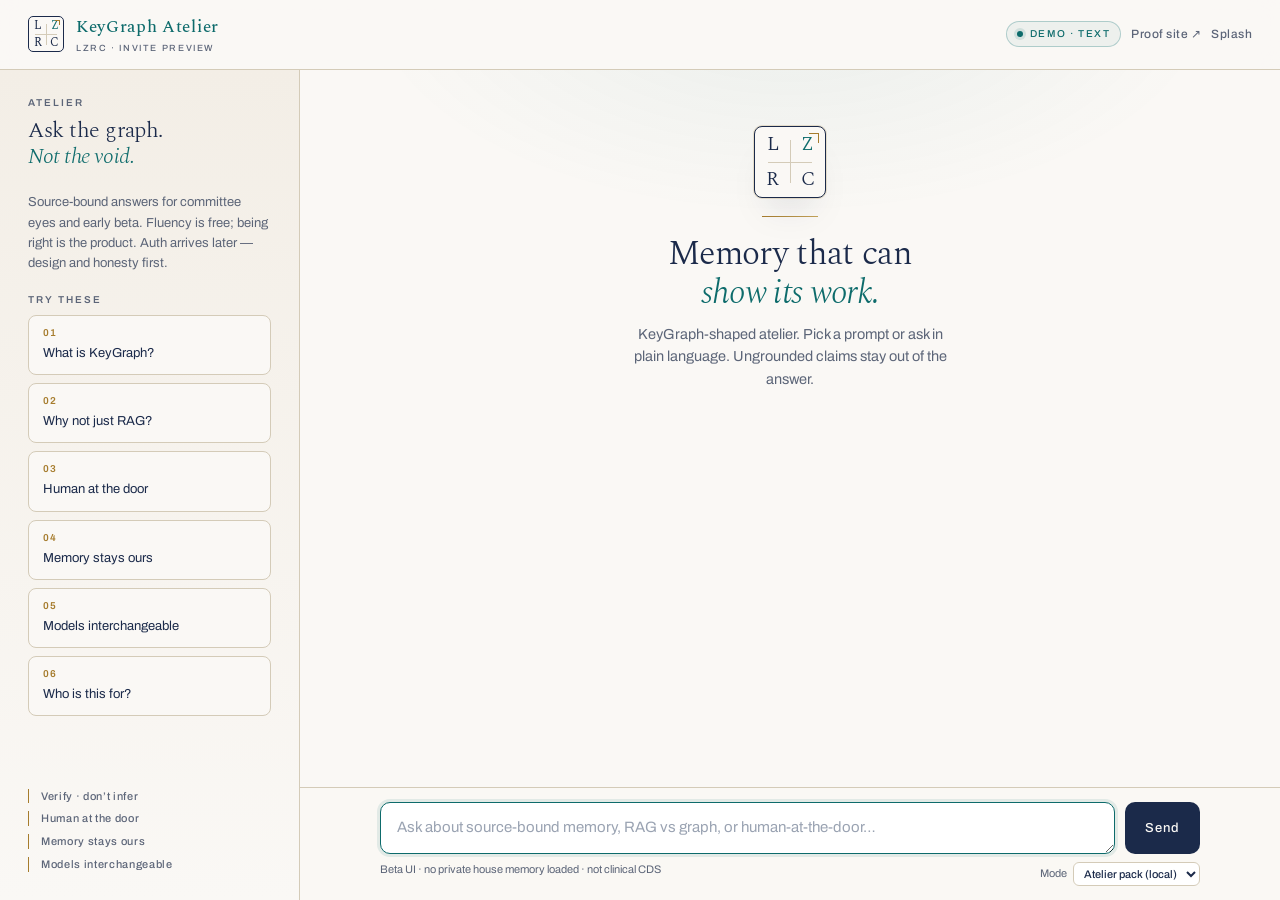
==== atelier/index.html @ 5591ce5e "feat(atelier): KeyGraph text atelier UI + splash door" ====
<!DOCTYPE html>
<html lang="en-AU">
<head>
<meta charset="UTF-8">
<meta name="viewport" content="width=device-width, initial-scale=1">
<title>KeyGraph Atelier · LZRC</title>
<meta name="description" content="Invite atelier — source-bound memory demo for KeyGraph. Verify don't infer. Memory stays ours.">
<meta name="robots" content="noindex,nofollow">
<meta property="og:title" content="KeyGraph Atelier · LZRC">
<meta property="og:description" content="Text atelier for source-bound memory. Committee & beta — not public multi-tenant chat.">
<meta property="og:url" content="https://kienluu78.github.io/lzrc/atelier/">
<link rel="icon" href="../monogram.svg" type="image/svg+xml">
<link rel="preconnect" href="https://fonts.googleapis.com">
<link rel="preconnect" href="https://fonts.gstatic.com" crossorigin>
<link href="https://fonts.googleapis.com/css2?family=Archivo:ital,wght@0,400;0,500;0,600;1,400&family=Spectral:ital,wght@0,300;0,400;0,500;1,300;1,400&display=swap" rel="stylesheet">
<style>
  :root {
    --cream:#FAF8F5; --panel:#F3EEE6; --navy:#1B2A4A; --teal:#0D6B6B;
    --gold:#A67C2D; --gold-lite:#C4A35A; --muted:#5C6578; --rule:#D4CBB8;
    --user-bg:#1B2A4A; --bot-bg:#fff; --shadow:0 18px 50px -28px rgba(27,42,74,.35);
    --pad: clamp(16px, 3vw, 28px);
    --rail: 300px;
  }
  *,*::before,*::after { box-sizing:border-box; }
  html,body { height:100%; margin:0; }
  body {
    background:var(--cream); color:var(--navy);
    font-family:Archivo,system-ui,-apple-system,sans-serif;
    -webkit-font-smoothing:antialiased; text-rendering:optimizeLegibility;
    display:flex; flex-direction:column; min-height:100%;
  }
  body::before {
    content:""; position:fixed; inset:0; pointer-events:none; z-index:0; opacity:.03;
    mix-blend-mode:multiply;
    background-image:url("data:image/svg+xml,%3Csvg viewBox='0 0 256 256' xmlns='http://www.w3.org/2000/svg'%3E%3Cfilter id='n'%3E%3CfeTurbulence type='fractalNoise' baseFrequency='0.9' numOctaves='4' stitchTiles='stitch'/%3E%3C/filter%3E%3Crect width='100%25' height='100%25' filter='url(%23n)'/%3E%3C/svg%3E");
  }
  a { color:var(--teal); text-decoration:none; }
  a:hover { text-decoration:underline; text-underline-offset:3px; }
  ::selection { background:rgba(13,107,107,.16); }
  :focus-visible { outline:1.5px solid var(--teal); outline-offset:2px; }

  /* mono */
  .mono {
    position:relative; width:36px; height:36px; flex:0 0 auto;
    border:1px solid var(--navy); border-radius:5px; background:var(--cream);
    display:grid; grid-template-columns:1fr 1fr; grid-template-rows:1fr 1fr;
  }
  .mono span {
    display:flex; align-items:center; justify-content:center;
    font-family:Spectral,Georgia,serif; font-weight:400; font-size:12px; line-height:1; color:var(--navy);
  }
  .mono .z { color:var(--teal); }
  .mono i.v { position:absolute; left:50%; top:19%; bottom:19%; width:1px; background:var(--rule); }
  .mono i.h { position:absolute; top:50%; left:19%; right:19%; height:1px; background:var(--rule); }
  .mono i.t { position:absolute; top:3px; right:3px; width:5px; height:5px; border-top:1px solid var(--gold); border-right:1px solid var(--gold); }

  /* top bar */
  .top {
    position:relative; z-index:5;
    display:flex; align-items:center; justify-content:space-between; gap:16px;
    padding:14px var(--pad);
    border-bottom:1px solid var(--rule);
    background:rgba(250,248,245,.9);
    backdrop-filter:blur(12px); -webkit-backdrop-filter:blur(12px);
  }
  .brand { display:flex; align-items:center; gap:12px; min-width:0; }
  .brand-text { min-width:0; }
  .brand-name { font-family:Spectral,Georgia,serif; font-weight:500; font-size:17px; letter-spacing:.04em; }
  .brand-sub { font:500 9px/1.3 Archivo,sans-serif; letter-spacing:.18em; text-transform:uppercase; color:var(--muted); margin-top:3px; }
  .top-meta { display:flex; align-items:center; gap:10px; flex-wrap:wrap; justify-content:flex-end; }
  .pill {
    display:inline-flex; align-items:center; gap:7px;
    font:500 10px/1 Archivo,sans-serif; letter-spacing:.16em; text-transform:uppercase;
    color:var(--teal); padding:7px 10px; border:1px solid rgba(13,107,107,.28); border-radius:999px;
    background:rgba(13,107,107,.05);
  }
  .pill i { width:6px; height:6px; border-radius:50%; background:var(--teal); box-shadow:0 0 0 3px rgba(13,107,107,.12); }
  .top a.linkish {
    font:500 12px/1 Archivo,sans-serif; letter-spacing:.04em; color:var(--muted);
  }
  .top a.linkish:hover { color:var(--teal); }

  /* shell */
  .shell {
    position:relative; z-index:1;
    flex:1; display:grid; grid-template-columns:var(--rail) 1fr; min-height:0;
  }
  @media (max-width:900px) {
    .shell { grid-template-columns:1fr; }
    .rail { display:none; }
    .rail.open-mobile {
      display:flex; position:fixed; inset:0; z-index:40;
      background:var(--cream); padding-top:72px;
    }
  }

  /* rail */
  .rail {
    border-right:1px solid var(--rule);
    background:linear-gradient(180deg, var(--panel) 0%, var(--cream) 100%);
    padding:var(--pad);
    display:flex; flex-direction:column; gap:22px;
    overflow:auto;
  }
  .rail h2 {
    font:600 10px/1 Archivo,sans-serif; letter-spacing:.2em; text-transform:uppercase;
    color:var(--muted); margin:0 0 10px;
  }
  .rail-lead {
    font-family:Spectral,Georgia,serif; font-weight:300; font-size:22px; line-height:1.2;
    letter-spacing:-.02em; margin:0;
  }
  .rail-lead em { font-style:italic; color:var(--teal); }
  .rail p.small {
    font:400 13px/1.55 Archivo,sans-serif; color:var(--muted); margin:0;
  }
  .chips { display:flex; flex-direction:column; gap:8px; }
  .chip {
    text-align:left; width:100%;
    border:1px solid var(--rule); background:var(--cream); color:var(--navy);
    border-radius:8px; padding:12px 14px; cursor:pointer;
    font:400 13px/1.4 Archivo,sans-serif;
    transition:border-color .2s, transform .2s, box-shadow .2s;
  }
  .chip:hover {
    border-color:var(--gold-lite); transform:translateY(-1px);
    box-shadow:var(--shadow);
  }
  .chip b {
    display:block; font:600 10px/1 Archivo,sans-serif; letter-spacing:.14em;
    text-transform:uppercase; color:var(--gold); margin-bottom:6px;
  }
  .principles { display:flex; flex-direction:column; gap:8px; margin-top:auto; }
  .principles span {
    font:500 11px/1.35 Archivo,sans-serif; letter-spacing:.06em; color:var(--muted);
    padding-left:12px; border-left:1px solid var(--gold);
  }

  /* stage */
  .stage {
    display:flex; flex-direction:column; min-height:0; min-width:0;
    background:
      radial-gradient(ellipse 80% 50% at 50% -10%, rgba(13,107,107,.07), transparent 55%),
      var(--cream);
  }
  .thread {
    flex:1; overflow:auto; padding:28px var(--pad) 12px;
    display:flex; flex-direction:column; gap:18px;
    scroll-behavior:smooth;
  }
  .msg {
    max-width:min(720px, 100%);
    animation:rise .45s cubic-bezier(.22,1,.36,1) both;
  }
  .msg.user { align-self:flex-end; }
  .msg.bot { align-self:flex-start; }
  @keyframes rise {
    from { opacity:0; transform:translateY(10px); }
    to { opacity:1; transform:none; }
  }
  .bubble {
    border-radius:12px; padding:14px 16px;
    font:400 15px/1.55 Archivo,sans-serif;
  }
  .msg.user .bubble {
    background:var(--navy); color:var(--cream);
    border-bottom-right-radius:4px;
  }
  .msg.bot .bubble {
    background:#fff; color:var(--navy);
    border:1px solid var(--rule);
    border-bottom-left-radius:4px;
    box-shadow:0 10px 30px -22px rgba(27,42,74,.35);
  }
  .msg.bot .bubble p { margin:0 0 10px; }
  .msg.bot .bubble p:last-child { margin-bottom:0; }
  .msg.bot .bubble strong { font-weight:600; }
  .who {
    font:500 10px/1 Archivo,sans-serif; letter-spacing:.14em; text-transform:uppercase;
    color:var(--muted); margin:0 0 6px 2px;
  }
  .msg.user .who { text-align:right; margin-right:2px; }

  /* provenance */
  .sources {
    margin-top:12px; padding-top:12px; border-top:1px solid var(--rule);
    display:flex; flex-wrap:wrap; gap:6px; align-items:center;
  }
  .sources-label {
    font:600 9px/1 Archivo,sans-serif; letter-spacing:.16em; text-transform:uppercase;
    color:var(--gold); width:100%; margin-bottom:2px;
  }
  .src {
    display:inline-flex; align-items:center; gap:6px;
    font:500 11px/1 Archivo,sans-serif; letter-spacing:.02em;
    color:var(--teal); background:rgba(13,107,107,.06);
    border:1px solid rgba(13,107,107,.18); border-radius:999px;
    padding:6px 10px;
  }
  .src i { width:5px; height:5px; border-radius:50%; background:var(--teal); opacity:.8; }
  .ungrounded {
    margin-top:10px; font:500 12px/1.4 Archivo,sans-serif; color:var(--muted);
    font-style:italic;
  }

  /* composer */
  .composer-wrap {
    border-top:1px solid var(--rule);
    background:rgba(250,248,245,.94);
    padding:14px var(--pad) calc(14px + env(safe-area-inset-bottom));
  }
  .composer {
    max-width:820px; margin:0 auto;
    display:grid; grid-template-columns:1fr auto; gap:10px; align-items:end;
  }
  .composer textarea {
    width:100%; min-height:52px; max-height:140px; resize:vertical;
    border:1px solid var(--rule); border-radius:10px;
    background:#fff; color:var(--navy);
    font:400 15px/1.45 Archivo,sans-serif;
    padding:14px 16px;
    outline:none;
    transition:border-color .2s, box-shadow .2s;
  }
  .composer textarea:focus {
    border-color:var(--teal);
    box-shadow:0 0 0 3px rgba(13,107,107,.1);
  }
  .composer textarea::placeholder { color:#9aa3b2; }
  .send {
    appearance:none; border:0; cursor:pointer;
    background:var(--navy); color:var(--cream);
    font:500 13px/1 Archivo,sans-serif; letter-spacing:.08em;
    padding:16px 20px; border-radius:10px; min-height:52px;
    transition:background .2s, transform .15s;
  }
  .send:hover { background:var(--teal); }
  .send:active { transform:translateY(1px); }
  .send:disabled { opacity:.45; cursor:not-allowed; transform:none; }
  .hint-row {
    max-width:820px; margin:8px auto 0;
    display:flex; justify-content:space-between; gap:12px; flex-wrap:wrap;
    font:400 11px/1.4 Archivo,sans-serif; color:var(--muted);
  }
  .mode {
    display:inline-flex; align-items:center; gap:6px;
  }
  .mode select {
    border:1px solid var(--rule); background:#fff; border-radius:6px;
    font:500 11px/1 Archivo,sans-serif; color:var(--navy); padding:4px 6px;
  }

  /* welcome card */
  .welcome {
    max-width:min(640px, 100%);
    align-self:center; text-align:center;
    padding:28px 20px 8px;
  }
  .welcome .mono-lg {
    width:72px; height:72px; margin:0 auto 18px; border-radius:8px;
    box-shadow:0 0 0 1px rgba(166,124,45,.2), 0 24px 40px -24px rgba(27,42,74,.35);
  }
  .welcome .mono-lg span { font-size:20px; font-weight:300; }
  .welcome .mono-lg i.t { top:6px; right:6px; width:10px; height:10px; border-width:1.5px; }
  .welcome h1 {
    font-family:Spectral,Georgia,serif; font-weight:300; font-size:clamp(26px,4vw,34px);
    line-height:1.15; letter-spacing:-.02em; margin:0 0 10px;
  }
  .welcome h1 em { font-style:italic; color:var(--teal); }
  .welcome p {
    font:400 14.5px/1.55 Archivo,sans-serif; color:var(--muted); margin:0 auto 18px; max-width:42ch;
  }
  .welcome .rule {
    width:56px; height:1px; margin:0 auto 18px;
    background:linear-gradient(90deg,var(--gold),var(--gold-lite)); border:0;
  }

  .typing {
    display:inline-flex; gap:5px; padding:4px 2px;
  }
  .typing span {
    width:6px; height:6px; border-radius:50%; background:var(--muted); opacity:.45;
    animation:blink 1.2s ease-in-out infinite;
  }
  .typing span:nth-child(2) { animation-delay:.15s; }
  .typing span:nth-child(3) { animation-delay:.3s; }
  @keyframes blink {
    0%,100% { opacity:.3; transform:translateY(0); }
    50% { opacity:.9; transform:translateY(-2px); }
  }

  .mobile-prompts {
    display:none; gap:8px; flex-wrap:wrap; padding:0 var(--pad) 8px;
  }
  @media (max-width:900px) {
    .mobile-prompts { display:flex; }
    .mobile-prompts button {
      border:1px solid var(--rule); background:#fff; border-radius:999px;
      font:500 11px/1 Archivo,sans-serif; color:var(--navy); padding:8px 12px; cursor:pointer;
    }
  }

  @media (prefers-reduced-motion:reduce) {
    .msg, .typing span { animation:none !important; }
  }
</style>
</head>
<body>
  <header class="top">
    <a class="brand" href="../" aria-label="Back to LZRC splash">
      <div class="mono" aria-hidden="true">
        <span>L</span><span class="z">Z</span><span>R</span><span>C</span>
        <i class="v"></i><i class="h"></i><i class="t"></i>
      </div>
      <div class="brand-text">
        <div class="brand-name">KeyGraph Atelier</div>
        <div class="brand-sub">LZRC · invite preview</div>
      </div>
    </a>
    <div class="top-meta">
      <span class="pill"><i></i> Demo · text</span>
      <a class="linkish" href="https://kienluu78.github.io/keygraph/" target="_blank" rel="noopener">Proof site ↗</a>
      <a class="linkish" href="../">Splash</a>
    </div>
  </header>

  <div class="shell">
    <aside class="rail" id="rail" aria-label="Suggested paths">
      <div>
        <h2>Atelier</h2>
        <p class="rail-lead">Ask the graph.<br><em>Not the void.</em></p>
      </div>
      <p class="small">Source-bound answers for committee eyes and early beta. Fluency is free; being right is the product. Auth arrives later — design and honesty first.</p>
      <div>
        <h2>Try these</h2>
        <div class="chips" id="chips"></div>
      </div>
      <div class="principles" aria-label="House principles">
        <span>Verify · don’t infer</span>
        <span>Human at the door</span>
        <span>Memory stays ours</span>
        <span>Models interchangeable</span>
      </div>
    </aside>

    <section class="stage" aria-label="Conversation">
      <div class="thread" id="thread" role="log" aria-live="polite" aria-relevant="additions">
        <div class="welcome" id="welcome">
          <div class="mono mono-lg" aria-hidden="true">
            <span>L</span><span class="z">Z</span><span>R</span><span>C</span>
            <i class="v"></i><i class="h"></i><i class="t"></i>
          </div>
          <hr class="rule">
          <h1>Memory that can<br><em>show its work.</em></h1>
          <p>KeyGraph-shaped atelier. Pick a prompt or ask in plain language. Ungrounded claims stay out of the answer.</p>
        </div>
      </div>

      <div class="mobile-prompts" id="mobilePrompts" aria-label="Quick prompts"></div>

      <div class="composer-wrap">
        <form class="composer" id="form">
          <label class="visually-hidden" for="input" style="position:absolute;width:1px;height:1px;overflow:hidden;clip:rect(0,0,0,0)">Message</label>
          <textarea id="input" rows="1" placeholder="Ask about source-bound memory, RAG vs graph, or human-at-the-door…" autocomplete="off"></textarea>
          <button class="send" type="submit" id="send">Send</button>
        </form>
        <div class="hint-row">
          <span>Beta UI · no private house memory loaded · not clinical CDS</span>
          <span class="mode">
            <label for="mode">Mode</label>
            <select id="mode" title="Demo mode">
              <option value="atelier" selected>Atelier pack (local)</option>
              <option value="live" disabled>Live API (soon)</option>
            </select>
          </span>
        </div>
      </div>
    </section>
  </div>

<script>
(function () {
  /** Local KeyGraph-shaped knowledge pack — no secrets, public-safe. */
  var PACK = [
    {
      id: "what",
      title: "What is KeyGraph?",
      patterns: [/what is keygraph/i, /keygraph\??$/i, /what does keygraph/i],
      answer: [
        "KeyGraph is a <strong>source-bound memory and continuity layer</strong> for AI systems that must stay honest under real operational load.",
        "It is not “another chatbot.” It is infrastructure so answers can point at <strong>records that exist</strong> — and refuse to invent when they don’t.",
        "Public proof site: the KeyGraph explanation hub (same house, different door)."
      ],
      sources: [
        { label: "KeyGraph proof site", ref: "kienluu78.github.io/keygraph" },
        { label: "LZRC principle · Memory stays ours", ref: "lzrc/principles" }
      ]
    },
    {
      id: "rag",
      title: "Why not just RAG?",
      patterns: [/why not just rag/i, /vs rag/i, /versus rag/i, /not just rag/i, /rag\??$/i],
      answer: [
        "RAG retrieves chunks. That is necessary and not sufficient when the job is <strong>continuity under load</strong>.",
        "KeyGraph-shaped work cares about <strong>provenance, identity of claims, and what must not be asserted</strong> without a source. Fluency can still lie fluently with a vector hit nearby.",
        "We keep retrieval where it helps — and refuse the slide from “similar text” to “this is true.”"
      ],
      sources: [
        { label: "Principle · Verify, don’t infer", ref: "lzrc/principles#01" },
        { label: "KeyGraph · why not just RAG", ref: "keygraph/why-not-rag" }
      ]
    },
    {
      id: "human",
      title: "Human at the door",
      patterns: [/human at the door/i, /human.in.the.loop/i, /approval/i, /gated/i],
      answer: [
        "High-severity actions wait for a <strong>logged human approval</strong>. Conversation can be wide; write access stays narrow.",
        "That is the same posture as Agent Desk rescue: when we leave, you should still own the desk — no mystery glue, no silent sends.",
        "In this atelier demo, nothing leaves your browser except what you choose to type here. Live backends will keep the same gate."
      ],
      sources: [
        { label: "Principle · Human at the door", ref: "lzrc/principles#02" },
        { label: "Agent Desk handoff posture", ref: "lzrc/work#desk" }
      ]
    },
    {
      id: "memory",
      title: "Memory stays ours",
      patterns: [/memory stays/i, /whose memory/i, /vendor chat/i, /institutional record/i],
      answer: [
        "Weights get replaced. The <strong>institutional record should not live only inside a vendor chat log</strong>.",
        "KeyGraph-shaped systems keep memory addressable, inspectable, and under the operator’s roof — with sources attached.",
        "This public atelier does <em>not</em> load private house memory. That separation is intentional."
      ],
      sources: [
        { label: "Principle · Memory stays ours", ref: "lzrc/principles#03" },
        { label: "LZRC splash · honesty band", ref: "lzrc/status" }
      ]
    },
    {
      id: "models",
      title: "Models interchangeable",
      patterns: [/models interchangeable/i, /which model/i, /model lock/i, /swap model/i],
      answer: [
        "Architecture should outlast any single model. Continuity and provenance are the moat — not a brand of weights.",
        "We design so the brain can change without the memory graph becoming unreadable scrap.",
        "Demo mode here is local pack only; live mode will route models behind the same rails."
      ],
      sources: [
        { label: "Principle · Models interchangeable", ref: "lzrc/principles#04" }
      ]
    },
    {
      id: "beta",
      title: "Who is this for?",
      patterns: [/beta/i, /committee/i, /who is this/i, /invite/i, /testers/i],
      answer: [
        "This atelier is for <strong>review eyes and invited beta</strong> — not an open multi-tenant product.",
        "Authentication can tighten later. Right now the work is interface honesty: show sources, refuse theatre, match the splash principles.",
        "Not for regulated clinical decision support. Not a claim of contracted Maison work."
      ],
      sources: [
        { label: "LZRC · what this is not", ref: "lzrc/status" }
      ]
    }
  ];

  var FALLBACK = {
    answer: [
      "I don’t have a grounded card for that in the <strong>atelier pack</strong>.",
      "I won’t invent a KeyGraph claim without a source chip. Try one of the suggested prompts — or rephrase around memory, provenance, RAG, or human gates.",
      "When live API mode lands, the same rule holds: no source in the graph, no claim in the answer."
    ],
    sources: [
      { label: "Principle · Verify, don’t infer", ref: "lzrc/principles#01" }
    ],
    ungrounded: true
  };

  var thread = document.getElementById("thread");
  var welcome = document.getElementById("welcome");
  var form = document.getElementById("form");
  var input = document.getElementById("input");
  var send = document.getElementById("send");
  var chips = document.getElementById("chips");
  var mobilePrompts = document.getElementById("mobilePrompts");
  var started = false;

  function el(tag, cls, html) {
    var n = document.createElement(tag);
    if (cls) n.className = cls;
    if (html != null) n.innerHTML = html;
    return n;
  }

  function renderChips() {
    chips.innerHTML = "";
    mobilePrompts.innerHTML = "";
    PACK.forEach(function (p, i) {
      var b = el("button", "chip", "<b>0" + (i + 1) + "</b>" + p.title);
      b.type = "button";
      b.addEventListener("click", function () { ask(p.title); });
      chips.appendChild(b);
      var m = el("button", "", p.title);
      m.type = "button";
      m.addEventListener("click", function () { ask(p.title); });
      mobilePrompts.appendChild(m);
    });
  }

  function matchPack(text) {
    var t = (text || "").trim();
    for (var i = 0; i < PACK.length; i++) {
      var p = PACK[i];
      for (var j = 0; j < p.patterns.length; j++) {
        if (p.patterns[j].test(t)) return p;
      }
      if (t.toLowerCase() === p.title.toLowerCase()) return p;
    }
    // soft keyword map
    var low = t.toLowerCase();
    if (low.indexOf("rag") >= 0) return PACK.filter(function (x) { return x.id === "rag"; })[0];
    if (low.indexOf("keygraph") >= 0 || low.indexOf("what is") >= 0) return PACK.filter(function (x) { return x.id === "what"; })[0];
    if (low.indexOf("human") >= 0 || low.indexOf("door") >= 0) return PACK.filter(function (x) { return x.id === "human"; })[0];
    if (low.indexOf("memory") >= 0) return PACK.filter(function (x) { return x.id === "memory"; })[0];
    if (low.indexOf("model") >= 0) return PACK.filter(function (x) { return x.id === "models"; })[0];
    return null;
  }

  function addUser(text) {
    if (!started) {
      started = true;
      if (welcome && welcome.parentNode) welcome.parentNode.removeChild(welcome);
    }
    var wrap = el("div", "msg user");
    wrap.appendChild(el("div", "who", "You"));
    wrap.appendChild(el("div", "bubble", escapeHtml(text)));
    thread.appendChild(wrap);
    thread.scrollTop = thread.scrollHeight;
  }

  function addBot(card) {
    var wrap = el("div", "msg bot");
    wrap.appendChild(el("div", "who", "KeyGraph · atelier"));
    var bubble = el("div", "bubble", "");
    (card.answer || []).forEach(function (para) {
      bubble.appendChild(el("p", "", para));
    });
    if (card.sources && card.sources.length) {
      var src = el("div", "sources", "");
      src.appendChild(el("div", "sources-label", "Sources in frame"));
      card.sources.forEach(function (s) {
        var chip = el("span", "src", "<i></i>" + escapeHtml(s.label));
        chip.title = s.ref || "";
        src.appendChild(chip);
      });
      bubble.appendChild(src);
    }
    if (card.ungrounded) {
      bubble.appendChild(el("div", "ungrounded", "No ungrounded claim added."));
    }
    wrap.appendChild(bubble);
    thread.appendChild(wrap);
    thread.scrollTop = thread.scrollHeight;
  }

  function addTyping() {
    var wrap = el("div", "msg bot");
    wrap.id = "typing";
    wrap.appendChild(el("div", "who", "KeyGraph · atelier"));
    var bubble = el("div", "bubble", '<div class="typing" aria-label="Thinking"><span></span><span></span><span></span></div>');
    wrap.appendChild(bubble);
    thread.appendChild(wrap);
    thread.scrollTop = thread.scrollHeight;
  }

  function clearTyping() {
    var t = document.getElementById("typing");
    if (t) t.parentNode.removeChild(t);
  }

  function escapeHtml(s) {
    return String(s)
      .replace(/&/g, "&amp;")
      .replace(/</g, "&lt;")
      .replace(/>/g, "&gt;")
      .replace(/"/g, "&quot;");
  }

  function ask(text) {
    text = (text || "").trim();
    if (!text) return;
    addUser(text);
    input.value = "";
    send.disabled = true;
    addTyping();
    var hit = matchPack(text) || FALLBACK;
    var delay = 420 + Math.min(900, text.length * 12);
    window.setTimeout(function () {
      clearTyping();
      addBot(hit);
      send.disabled = false;
      input.focus();
    }, delay);
  }

  form.addEventListener("submit", function (e) {
    e.preventDefault();
    ask(input.value);
  });

  input.addEventListener("keydown", function (e) {
    if (e.key === "Enter" && !e.shiftKey) {
      e.preventDefault();
      ask(input.value);
    }
  });

  renderChips();
  input.focus();
})();
</script>
</body>
</html>
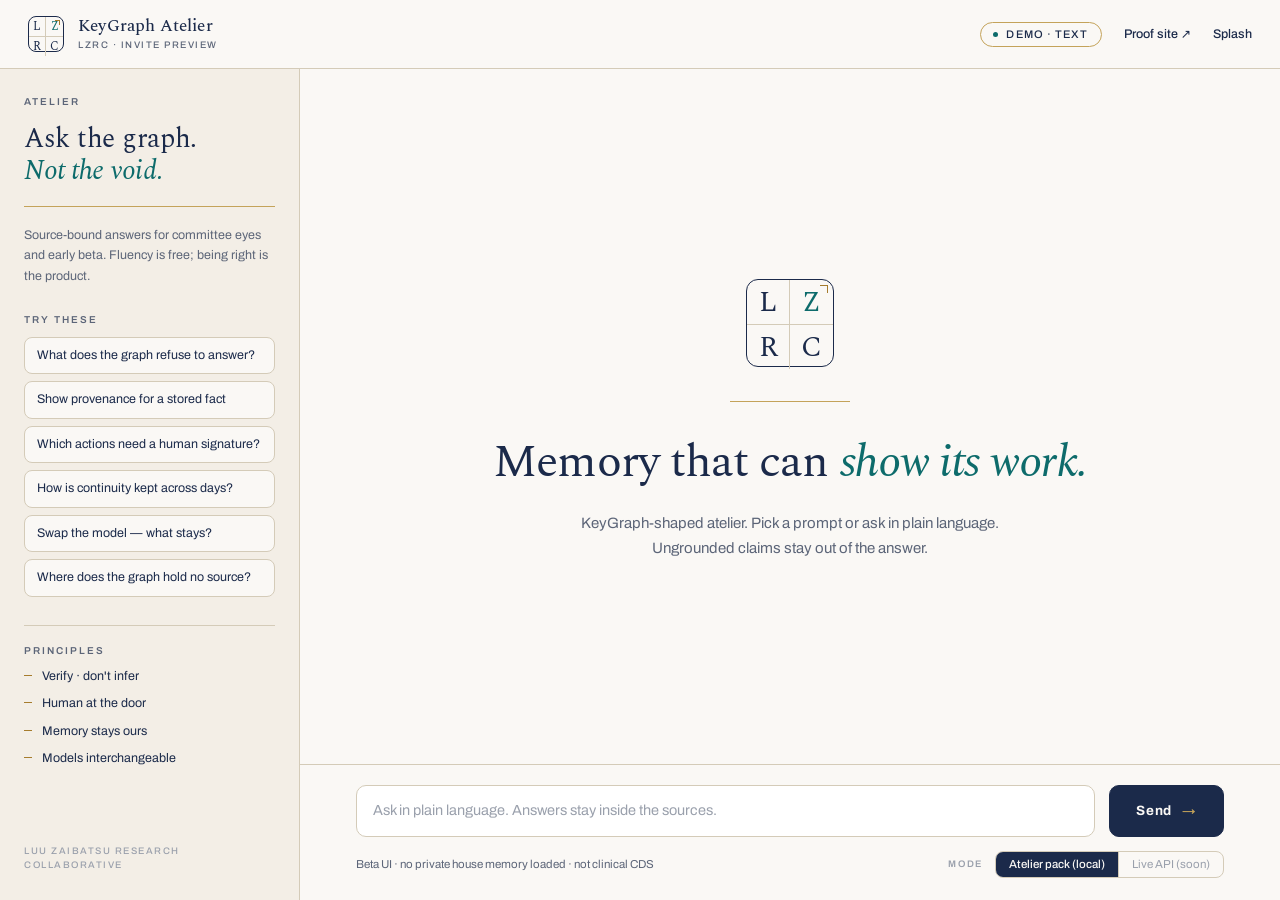
==== commit 30450ffc: "Publish KeyGraph Atelier Opus Max polish Claude Design Opus Max export cleaned for github.io — Googl" ====
--- a/atelier/index.html
+++ b/atelier/index.html
@@ -1,625 +1,416 @@
 <!DOCTYPE html>
-<html lang="en-AU">
-<head>
-<meta charset="UTF-8">
+<html lang="en"><head>
+<meta name="robots" content="index,follow">
+<style>html,body{background:#FAF8F5}</style>
+<meta charset="utf-8">
 <meta name="viewport" content="width=device-width, initial-scale=1">
 <title>KeyGraph Atelier · LZRC</title>
-<meta name="description" content="Invite atelier — source-bound memory demo for KeyGraph. Verify don't infer. Memory stays ours.">
-<meta name="robots" content="noindex,nofollow">
-<meta property="og:title" content="KeyGraph Atelier · LZRC">
-<meta property="og:description" content="Text atelier for source-bound memory. Committee & beta — not public multi-tenant chat.">
-<meta property="og:url" content="https://kienluu78.github.io/lzrc/atelier/">
-<link rel="icon" href="../monogram.svg" type="image/svg+xml">
 <link rel="preconnect" href="https://fonts.googleapis.com">
 <link rel="preconnect" href="https://fonts.gstatic.com" crossorigin>
 <link href="https://fonts.googleapis.com/css2?family=Archivo:ital,wght@0,400;0,500;0,600;1,400&family=Spectral:ital,wght@0,300;0,400;0,500;1,300;1,400&display=swap" rel="stylesheet">
+
+<meta property="og:url" content="https://kienluu78.github.io/lzrc/atelier/">
+
+<link rel="icon" href="../monogram.svg" type="image/svg+xml">
+
+<meta name="description" content="Invite atelier — source-bound memory demo for KeyGraph. Verify don't infer. Memory stays ours.">
+<meta name="theme-color" content="#FAF8F5">
+<link rel="preconnect" href="https://fonts.gstatic.com" crossorigin="">
+
+
 <style>
   :root {
-    --cream:#FAF8F5; --panel:#F3EEE6; --navy:#1B2A4A; --teal:#0D6B6B;
-    --gold:#A67C2D; --gold-lite:#C4A35A; --muted:#5C6578; --rule:#D4CBB8;
-    --user-bg:#1B2A4A; --bot-bg:#fff; --shadow:0 18px 50px -28px rgba(27,42,74,.35);
-    --pad: clamp(16px, 3vw, 28px);
-    --rail: 300px;
-  }
-  *,*::before,*::after { box-sizing:border-box; }
-  html,body { height:100%; margin:0; }
+    --paper: #FAF8F5; --panel: #F3EEE6; --card: #FFFFFF;
+    --navy: #1B2A4A; --navy-press: #16223B; --teal: #0D6B6B;
+    --gold: #A67C2D; --gold-2: #C4A35A;
+    --muted: #5C6578; --faint: #9AA0AC; --rule: #D4CBB8; --rule-soft: #EDE6D9;
+    --serif: "Spectral", Georgia, serif;
+    --sans: "Archivo", system-ui, -apple-system, sans-serif;
+  }
+  *, *::before, *::after { box-sizing: border-box; }
+  html, body { background: var(--paper); }
+  html { height: 100%; }
   body {
-    background:var(--cream); color:var(--navy);
-    font-family:Archivo,system-ui,-apple-system,sans-serif;
-    -webkit-font-smoothing:antialiased; text-rendering:optimizeLegibility;
-    display:flex; flex-direction:column; min-height:100%;
-  }
-  body::before {
-    content:""; position:fixed; inset:0; pointer-events:none; z-index:0; opacity:.03;
-    mix-blend-mode:multiply;
-    background-image:url("data:image/svg+xml,%3Csvg viewBox='0 0 256 256' xmlns='http://www.w3.org/2000/svg'%3E%3Cfilter id='n'%3E%3CfeTurbulence type='fractalNoise' baseFrequency='0.9' numOctaves='4' stitchTiles='stitch'/%3E%3C/filter%3E%3Crect width='100%25' height='100%25' filter='url(%23n)'/%3E%3C/svg%3E");
-  }
-  a { color:var(--teal); text-decoration:none; }
-  a:hover { text-decoration:underline; text-underline-offset:3px; }
-  ::selection { background:rgba(13,107,107,.16); }
-  :focus-visible { outline:1.5px solid var(--teal); outline-offset:2px; }
-
-  /* mono */
-  .mono {
-    position:relative; width:36px; height:36px; flex:0 0 auto;
-    border:1px solid var(--navy); border-radius:5px; background:var(--cream);
-    display:grid; grid-template-columns:1fr 1fr; grid-template-rows:1fr 1fr;
-  }
-  .mono span {
-    display:flex; align-items:center; justify-content:center;
-    font-family:Spectral,Georgia,serif; font-weight:400; font-size:12px; line-height:1; color:var(--navy);
-  }
-  .mono .z { color:var(--teal); }
-  .mono i.v { position:absolute; left:50%; top:19%; bottom:19%; width:1px; background:var(--rule); }
-  .mono i.h { position:absolute; top:50%; left:19%; right:19%; height:1px; background:var(--rule); }
-  .mono i.t { position:absolute; top:3px; right:3px; width:5px; height:5px; border-top:1px solid var(--gold); border-right:1px solid var(--gold); }
-
-  /* top bar */
-  .top {
-    position:relative; z-index:5;
-    display:flex; align-items:center; justify-content:space-between; gap:16px;
-    padding:14px var(--pad);
-    border-bottom:1px solid var(--rule);
-    background:rgba(250,248,245,.9);
-    backdrop-filter:blur(12px); -webkit-backdrop-filter:blur(12px);
-  }
-  .brand { display:flex; align-items:center; gap:12px; min-width:0; }
-  .brand-text { min-width:0; }
-  .brand-name { font-family:Spectral,Georgia,serif; font-weight:500; font-size:17px; letter-spacing:.04em; }
-  .brand-sub { font:500 9px/1.3 Archivo,sans-serif; letter-spacing:.18em; text-transform:uppercase; color:var(--muted); margin-top:3px; }
-  .top-meta { display:flex; align-items:center; gap:10px; flex-wrap:wrap; justify-content:flex-end; }
-  .pill {
-    display:inline-flex; align-items:center; gap:7px;
-    font:500 10px/1 Archivo,sans-serif; letter-spacing:.16em; text-transform:uppercase;
-    color:var(--teal); padding:7px 10px; border:1px solid rgba(13,107,107,.28); border-radius:999px;
-    background:rgba(13,107,107,.05);
-  }
-  .pill i { width:6px; height:6px; border-radius:50%; background:var(--teal); box-shadow:0 0 0 3px rgba(13,107,107,.12); }
-  .top a.linkish {
-    font:500 12px/1 Archivo,sans-serif; letter-spacing:.04em; color:var(--muted);
-  }
-  .top a.linkish:hover { color:var(--teal); }
-
-  /* shell */
-  .shell {
-    position:relative; z-index:1;
-    flex:1; display:grid; grid-template-columns:var(--rail) 1fr; min-height:0;
-  }
-  @media (max-width:900px) {
-    .shell { grid-template-columns:1fr; }
-    .rail { display:none; }
-    .rail.open-mobile {
-      display:flex; position:fixed; inset:0; z-index:40;
-      background:var(--cream); padding-top:72px;
-    }
-  }
-
-  /* rail */
-  .rail {
-    border-right:1px solid var(--rule);
-    background:linear-gradient(180deg, var(--panel) 0%, var(--cream) 100%);
-    padding:var(--pad);
-    display:flex; flex-direction:column; gap:22px;
-    overflow:auto;
-  }
-  .rail h2 {
-    font:600 10px/1 Archivo,sans-serif; letter-spacing:.2em; text-transform:uppercase;
-    color:var(--muted); margin:0 0 10px;
-  }
-  .rail-lead {
-    font-family:Spectral,Georgia,serif; font-weight:300; font-size:22px; line-height:1.2;
-    letter-spacing:-.02em; margin:0;
-  }
-  .rail-lead em { font-style:italic; color:var(--teal); }
-  .rail p.small {
-    font:400 13px/1.55 Archivo,sans-serif; color:var(--muted); margin:0;
-  }
-  .chips { display:flex; flex-direction:column; gap:8px; }
-  .chip {
-    text-align:left; width:100%;
-    border:1px solid var(--rule); background:var(--cream); color:var(--navy);
-    border-radius:8px; padding:12px 14px; cursor:pointer;
-    font:400 13px/1.4 Archivo,sans-serif;
-    transition:border-color .2s, transform .2s, box-shadow .2s;
-  }
-  .chip:hover {
-    border-color:var(--gold-lite); transform:translateY(-1px);
-    box-shadow:var(--shadow);
-  }
-  .chip b {
-    display:block; font:600 10px/1 Archivo,sans-serif; letter-spacing:.14em;
-    text-transform:uppercase; color:var(--gold); margin-bottom:6px;
-  }
-  .principles { display:flex; flex-direction:column; gap:8px; margin-top:auto; }
-  .principles span {
-    font:500 11px/1.35 Archivo,sans-serif; letter-spacing:.06em; color:var(--muted);
-    padding-left:12px; border-left:1px solid var(--gold);
-  }
-
-  /* stage */
-  .stage {
-    display:flex; flex-direction:column; min-height:0; min-width:0;
-    background:
-      radial-gradient(ellipse 80% 50% at 50% -10%, rgba(13,107,107,.07), transparent 55%),
-      var(--cream);
-  }
-  .thread {
-    flex:1; overflow:auto; padding:28px var(--pad) 12px;
-    display:flex; flex-direction:column; gap:18px;
-    scroll-behavior:smooth;
-  }
-  .msg {
-    max-width:min(720px, 100%);
-    animation:rise .45s cubic-bezier(.22,1,.36,1) both;
-  }
-  .msg.user { align-self:flex-end; }
-  .msg.bot { align-self:flex-start; }
-  @keyframes rise {
-    from { opacity:0; transform:translateY(10px); }
-    to { opacity:1; transform:none; }
-  }
-  .bubble {
-    border-radius:12px; padding:14px 16px;
-    font:400 15px/1.55 Archivo,sans-serif;
-  }
-  .msg.user .bubble {
-    background:var(--navy); color:var(--cream);
-    border-bottom-right-radius:4px;
-  }
-  .msg.bot .bubble {
-    background:#fff; color:var(--navy);
-    border:1px solid var(--rule);
-    border-bottom-left-radius:4px;
-    box-shadow:0 10px 30px -22px rgba(27,42,74,.35);
-  }
-  .msg.bot .bubble p { margin:0 0 10px; }
-  .msg.bot .bubble p:last-child { margin-bottom:0; }
-  .msg.bot .bubble strong { font-weight:600; }
-  .who {
-    font:500 10px/1 Archivo,sans-serif; letter-spacing:.14em; text-transform:uppercase;
-    color:var(--muted); margin:0 0 6px 2px;
-  }
-  .msg.user .who { text-align:right; margin-right:2px; }
-
-  /* provenance */
-  .sources {
-    margin-top:12px; padding-top:12px; border-top:1px solid var(--rule);
-    display:flex; flex-wrap:wrap; gap:6px; align-items:center;
-  }
-  .sources-label {
-    font:600 9px/1 Archivo,sans-serif; letter-spacing:.16em; text-transform:uppercase;
-    color:var(--gold); width:100%; margin-bottom:2px;
-  }
-  .src {
-    display:inline-flex; align-items:center; gap:6px;
-    font:500 11px/1 Archivo,sans-serif; letter-spacing:.02em;
-    color:var(--teal); background:rgba(13,107,107,.06);
-    border:1px solid rgba(13,107,107,.18); border-radius:999px;
-    padding:6px 10px;
-  }
-  .src i { width:5px; height:5px; border-radius:50%; background:var(--teal); opacity:.8; }
-  .ungrounded {
-    margin-top:10px; font:500 12px/1.4 Archivo,sans-serif; color:var(--muted);
-    font-style:italic;
-  }
-
-  /* composer */
-  .composer-wrap {
-    border-top:1px solid var(--rule);
-    background:rgba(250,248,245,.94);
-    padding:14px var(--pad) calc(14px + env(safe-area-inset-bottom));
-  }
-  .composer {
-    max-width:820px; margin:0 auto;
-    display:grid; grid-template-columns:1fr auto; gap:10px; align-items:end;
-  }
-  .composer textarea {
-    width:100%; min-height:52px; max-height:140px; resize:vertical;
-    border:1px solid var(--rule); border-radius:10px;
-    background:#fff; color:var(--navy);
-    font:400 15px/1.45 Archivo,sans-serif;
-    padding:14px 16px;
-    outline:none;
-    transition:border-color .2s, box-shadow .2s;
-  }
-  .composer textarea:focus {
-    border-color:var(--teal);
-    box-shadow:0 0 0 3px rgba(13,107,107,.1);
-  }
-  .composer textarea::placeholder { color:#9aa3b2; }
-  .send {
-    appearance:none; border:0; cursor:pointer;
-    background:var(--navy); color:var(--cream);
-    font:500 13px/1 Archivo,sans-serif; letter-spacing:.08em;
-    padding:16px 20px; border-radius:10px; min-height:52px;
-    transition:background .2s, transform .15s;
-  }
-  .send:hover { background:var(--teal); }
-  .send:active { transform:translateY(1px); }
-  .send:disabled { opacity:.45; cursor:not-allowed; transform:none; }
-  .hint-row {
-    max-width:820px; margin:8px auto 0;
-    display:flex; justify-content:space-between; gap:12px; flex-wrap:wrap;
-    font:400 11px/1.4 Archivo,sans-serif; color:var(--muted);
-  }
-  .mode {
-    display:inline-flex; align-items:center; gap:6px;
-  }
-  .mode select {
-    border:1px solid var(--rule); background:#fff; border-radius:6px;
-    font:500 11px/1 Archivo,sans-serif; color:var(--navy); padding:4px 6px;
-  }
-
-  /* welcome card */
-  .welcome {
-    max-width:min(640px, 100%);
-    align-self:center; text-align:center;
-    padding:28px 20px 8px;
-  }
-  .welcome .mono-lg {
-    width:72px; height:72px; margin:0 auto 18px; border-radius:8px;
-    box-shadow:0 0 0 1px rgba(166,124,45,.2), 0 24px 40px -24px rgba(27,42,74,.35);
-  }
-  .welcome .mono-lg span { font-size:20px; font-weight:300; }
-  .welcome .mono-lg i.t { top:6px; right:6px; width:10px; height:10px; border-width:1.5px; }
-  .welcome h1 {
-    font-family:Spectral,Georgia,serif; font-weight:300; font-size:clamp(26px,4vw,34px);
-    line-height:1.15; letter-spacing:-.02em; margin:0 0 10px;
-  }
-  .welcome h1 em { font-style:italic; color:var(--teal); }
-  .welcome p {
-    font:400 14.5px/1.55 Archivo,sans-serif; color:var(--muted); margin:0 auto 18px; max-width:42ch;
-  }
-  .welcome .rule {
-    width:56px; height:1px; margin:0 auto 18px;
-    background:linear-gradient(90deg,var(--gold),var(--gold-lite)); border:0;
-  }
-
-  .typing {
-    display:inline-flex; gap:5px; padding:4px 2px;
-  }
-  .typing span {
-    width:6px; height:6px; border-radius:50%; background:var(--muted); opacity:.45;
-    animation:blink 1.2s ease-in-out infinite;
-  }
-  .typing span:nth-child(2) { animation-delay:.15s; }
-  .typing span:nth-child(3) { animation-delay:.3s; }
-  @keyframes blink {
-    0%,100% { opacity:.3; transform:translateY(0); }
-    50% { opacity:.9; transform:translateY(-2px); }
-  }
-
-  .mobile-prompts {
-    display:none; gap:8px; flex-wrap:wrap; padding:0 var(--pad) 8px;
-  }
-  @media (max-width:900px) {
-    .mobile-prompts { display:flex; }
-    .mobile-prompts button {
-      border:1px solid var(--rule); background:#fff; border-radius:999px;
-      font:500 11px/1 Archivo,sans-serif; color:var(--navy); padding:8px 12px; cursor:pointer;
-    }
-  }
-
-  @media (prefers-reduced-motion:reduce) {
-    .msg, .typing span { animation:none !important; }
+    margin: 0; height: 100%; color: var(--navy); font-family: var(--sans);
+    -webkit-font-smoothing: antialiased; text-rendering: optimizeLegibility;
+    display: flex; flex-direction: column; overflow: hidden;
+  }
+  a { color: var(--teal); text-decoration: none; text-underline-offset: 4px; }
+  a:hover { color: var(--navy); text-decoration: underline; }
+  ::selection { background: rgba(13,107,107,.16); }
+  :focus-visible { outline: 1.5px solid var(--teal); outline-offset: 3px; }
+  button, textarea { font-family: inherit; }
+
+  /* ── monogram ── */
+  .mono { position: relative; border: 1px solid var(--navy); display: grid;
+          grid-template-columns: 1fr 1fr; grid-template-rows: 1fr 1fr; flex: none; }
+  .mono span { display: flex; align-items: center; justify-content: center; font-family: var(--serif); color: var(--navy); }
+  .mono span:nth-child(1) { border-right: 1px solid var(--rule); border-bottom: 1px solid var(--rule); }
+  .mono span:nth-child(2) { border-bottom: 1px solid var(--rule); color: var(--teal); }
+  .mono span:nth-child(3) { border-right: 1px solid var(--rule); }
+  .mono i { position: absolute; border-top: 1px solid var(--gold); border-right: 1px solid var(--gold); }
+  .mono-36 { width: 36px; height: 36px; border-radius: 8px; }
+  .mono-36 span { font-size: 12px; } .mono-36 i { top: 3px; right: 3px; width: 5px; height: 5px; }
+  .mono-28 { width: 28px; height: 28px; border-radius: 8px; }
+  .mono-28 span { font-size: 9px; }
+  .mono-88 { width: 88px; height: 88px; border-radius: 12px; }
+  .mono-88 span { font-size: 29px; } .mono-88 i { top: 5px; right: 5px; width: 8px; height: 8px; }
+
+  /* ── top bar ── */
+  .bar { flex: none; display: flex; align-items: center; justify-content: space-between;
+         padding: 16px 28px; border-bottom: 1px solid var(--rule); }
+  .brand { display: flex; align-items: center; gap: 14px; }
+  .brand-t { font-family: var(--serif); font-weight: 500; font-size: 17px; letter-spacing: .01em; line-height: 1.1; }
+  .brand-s { font: 500 9.5px/1 var(--sans); letter-spacing: .16em; text-transform: uppercase; color: var(--muted); margin-top: 5px; }
+  .bar-r { display: flex; align-items: center; gap: 22px; }
+  .pill { display: flex; align-items: center; gap: 8px; padding: 6px 12px; border: 1px solid var(--gold-2); border-radius: 999px;
+          font: 500 11px/1 var(--sans); letter-spacing: .1em; text-transform: uppercase; }
+  .dot { width: 5px; height: 5px; background: var(--teal); border-radius: 50%; }
+  .bar-link { font: 500 12.5px/1 var(--sans); color: var(--navy); }
+
+  /* ── shell ── */
+  .shell { flex: 1; min-height: 0; display: flex; }
+
+  /* ── rail ── */
+  .rail { width: 300px; flex: none; background: var(--panel); border-right: 1px solid var(--rule);
+          padding: 28px 24px; display: flex; flex-direction: column; overflow-y: auto; }
+  .kicker { font: 600 10px/1 var(--sans); letter-spacing: .2em; text-transform: uppercase; color: var(--muted); }
+  .lead { font-family: var(--serif); font-weight: 400; font-size: 27px; line-height: 1.2; letter-spacing: -.01em; margin: 16px 0 0; }
+  .lead em { color: var(--teal); }
+  .rule-gold { height: 1px; background: var(--gold-2); margin: 18px 0; }
+  .rail-sub { font: 400 12.5px/1.65 var(--sans); color: var(--muted); margin: 0; }
+  .chips { display: flex; flex-direction: column; gap: 7px; }
+  .chip { text-align: left; background: var(--paper); border: 1px solid var(--rule); border-radius: 8px;
+          padding: 9px 12px; font: 400 12.5px/1.4 var(--sans); color: var(--navy); cursor: pointer;
+          transition: border-color .18s, color .18s; }
+  .chip:hover { border-color: var(--teal); color: var(--teal); }
+  .chip:active { border-color: var(--teal); background: rgba(13,107,107,.06); }
+  .rule-soft { height: 1px; background: var(--rule); margin: 28px 0 0; }
+  .princ { display: flex; flex-direction: column; gap: 10px; }
+  .princ div { display: flex; align-items: baseline; gap: 10px; font: 400 12.5px/1.4 var(--sans); }
+  .princ s { width: 8px; height: 1px; background: var(--gold); flex: none; transform: translateY(-4px); }
+  .rail-f { margin-top: auto; padding-top: 24px; font: 500 9.5px/1.5 var(--sans); letter-spacing: .16em;
+            text-transform: uppercase; color: var(--faint); }
+
+  /* ── stage ── */
+  .right { flex: 1; min-width: 0; display: flex; flex-direction: column; }
+  .stage { flex: 1; min-height: 0; overflow-y: auto; padding: 32px 56px 8px;
+           display: flex; flex-direction: column; gap: 22px; }
+  .sess { display: flex; align-items: center; gap: 14px; }
+  .sess span { font: 500 9.5px/1 var(--sans); letter-spacing: .18em; text-transform: uppercase; color: var(--faint); }
+  .sess i { height: 1px; background: var(--rule); flex: 1; }
+
+  .welcome { flex: 1; display: flex; flex-direction: column; align-items: center; justify-content: center;
+             padding: 24px 40px 40px; text-align: center; }
+  .welcome h1 { font-family: var(--serif); font-weight: 400; font-size: 46px; line-height: 1.15;
+                letter-spacing: -.02em; margin: 0; max-width: 620px; }
+  .welcome h1 em { color: var(--teal); }
+  .welcome p { font: 400 15px/1.7 var(--sans); color: var(--muted); margin: 22px 0 0; max-width: 470px; text-wrap: pretty; }
+  .w-rule { width: 120px; height: 1px; background: var(--gold-2); margin: 34px 0; }
+
+  .row-user { display: flex; justify-content: flex-end; }
+  .bub-user { max-width: 62%; background: var(--navy); color: var(--paper); border-radius: 12px 12px 4px 12px;
+              padding: 14px 18px; font: 400 14.5px/1.55 var(--sans); }
+  .row-bot { display: flex; gap: 14px; }
+  .row-bot .mono { margin-top: 4px; }
+  .bub-bot { flex: 1; min-width: 0; max-width: 720px; background: var(--card); border: 1px solid var(--rule);
+             border-radius: 12px; box-shadow: 0 1px 2px rgba(27,42,74,.04), 0 8px 24px rgba(27,42,74,.05);
+             padding: 22px 24px 20px; }
+  .bot-h { display: flex; align-items: center; justify-content: space-between; margin-bottom: 14px; }
+  .bot-h b { font: 600 10px/1 var(--sans); letter-spacing: .18em; text-transform: uppercase; color: var(--muted); }
+  .bot-h span { font: 400 10.5px/1 var(--sans); letter-spacing: .06em; color: var(--faint); }
+  .bot-lead { font-family: var(--serif); font-weight: 400; font-size: 19px; line-height: 1.45; margin: 0 0 16px; }
+  .bot-p { font: 400 14.5px/1.65 var(--sans); margin: 0; }
+  .bot-p + .bot-p { margin-top: 12px; }
+  .bot-p em { color: var(--teal); font-style: normal; }
+  .numbered { display: flex; flex-direction: column; gap: 12px; }
+  .numbered > div { display: grid; grid-template-columns: 22px 1fr; gap: 12px; align-items: baseline; }
+  .numbered b { font: 500 11px/1.5 var(--sans); letter-spacing: .1em; color: var(--teal); }
+  .srcs { margin-top: 20px; padding-top: 16px; border-top: 1px solid var(--rule-soft); }
+  .srcs-h { font: 600 9.5px/1 var(--sans); letter-spacing: .2em; text-transform: uppercase; color: var(--muted); margin-bottom: 11px; }
+  .src-list { display: flex; flex-wrap: wrap; gap: 8px; }
+  .src { display: inline-flex; align-items: center; gap: 7px; border: 1px solid var(--teal); border-radius: 999px;
+         padding: 6px 12px; font: 500 11.5px/1 var(--sans); color: var(--teal); }
+  .src s { width: 4px; height: 4px; background: var(--teal); border-radius: 50%; }
+  .withheld { display: flex; align-items: center; gap: 9px; margin-top: 13px; padding-top: 11px; border-top: 1px solid var(--rule-soft);
+              font: 400 11.5px/1.4 var(--sans); color: var(--muted); }
+  .withheld s { width: 9px; height: 9px; border: 1px solid var(--gold); border-radius: 2px; flex: none; }
+
+  /* ── composer ── */
+  .mobile-chips { display: none; }
+  .composer { flex: none; border-top: 1px solid var(--rule); background: var(--paper); padding: 20px 56px 22px; }
+  .c-row { display: flex; gap: 14px; align-items: stretch; }
+  .ta { flex: 1; min-width: 0; background: var(--card); border: 1px solid var(--rule); border-radius: 10px;
+        padding: 13px 16px; font: 400 14.5px/1.55 var(--sans); color: var(--navy); resize: none;
+        height: 52px; max-height: 140px; transition: border-color .18s; }
+  .ta::placeholder { color: var(--faint); }
+  .ta:focus { border-color: var(--teal); outline: none; }
+  .send { flex: none; align-self: stretch; display: flex; align-items: center; gap: 10px; background: var(--navy);
+          color: var(--paper); border: 1px solid var(--navy); border-radius: 10px; padding: 0 26px;
+          font: 500 13.5px/1 var(--sans); letter-spacing: .06em; cursor: pointer; transition: background .18s; }
+  .send:hover { background: var(--navy-press); }
+  .send:active { background: #111C31; }
+  .send s { color: var(--gold-2); text-decoration: none; }
+  .c-foot { display: flex; align-items: center; justify-content: space-between; gap: 16px; margin-top: 14px; }
+  .c-note { font: 400 11.5px/1.4 var(--sans); color: var(--muted); }
+  .mode { display: flex; align-items: center; gap: 12px; }
+  .mode > span { font: 600 9.5px/1 var(--sans); letter-spacing: .18em; text-transform: uppercase; color: var(--faint); }
+  .seg { display: flex; border: 1px solid var(--rule); border-radius: 8px; overflow: hidden; }
+  .seg button { padding: 7px 13px; font: 500 11.5px/1 var(--sans); border: 0; background: var(--navy);
+                color: var(--paper); cursor: pointer; }
+  .seg button[disabled] { background: transparent; color: var(--faint); font-weight: 400;
+                          border-left: 1px solid var(--rule); cursor: not-allowed; }
+
+  @keyframes rise { from { opacity: 0; transform: translateY(8px); } to { opacity: 1; transform: none; } }
+  .rise { animation: rise .38s cubic-bezier(.2,.7,.3,1) both; }
+  @media (prefers-reduced-motion: reduce) { .rise { animation: none; } html { scroll-behavior: auto; } }
+
+  /* ── mobile ── */
+  @media (max-width: 860px) {
+    .rail { display: none; }
+    .bar { padding: 13px 18px; }
+    .bar-r { gap: 14px; }
+    .bar-link { display: none; }
+    .stage { padding: 24px 18px 4px; gap: 18px; }
+    .sess { display: none; }
+    .welcome { padding: 16px 20px 28px; }
+    .welcome h1 { font-size: 31px; line-height: 1.18; }
+    .welcome p { font-size: 13.5px; margin-top: 16px; }
+    .w-rule { width: 88px; margin: 24px 0; }
+    .mono-88 { width: 64px; height: 64px; border-radius: 10px; }
+    .mono-88 span { font-size: 21px; }
+    .mono-88 i { top: 4px; right: 4px; width: 6px; height: 6px; }
+    .bub-user { max-width: 84%; }
+    .bub-bot { box-shadow: 0 1px 4px rgba(27,42,74,.06); padding: 18px 18px 16px; }
+    .mobile-chips { display: flex; flex: none; gap: 7px; padding: 0 18px 12px; overflow-x: auto;
+                    -webkit-overflow-scrolling: touch; scrollbar-width: none; }
+    .mobile-chips::-webkit-scrollbar { display: none; }
+    .mobile-chips .chip { flex: none; background: var(--panel); border-radius: 999px; padding: 9px 14px; font-size: 12px; }
+    .composer { padding: 14px 18px 18px; }
+    .c-row { gap: 10px; }
+    .ta { font-size: 16px; padding: 13px 14px; }
+    .send { width: 52px; padding: 0; justify-content: center; }
+    .send b { display: none; }
+    .c-foot { flex-direction: column; align-items: flex-start; gap: 10px; margin-top: 11px; }
+    .c-note { font-size: 10.5px; }
   }
 </style>
 </head>
 <body>
-  <header class="top">
-    <a class="brand" href="../" aria-label="Back to LZRC splash">
-      <div class="mono" aria-hidden="true">
-        <span>L</span><span class="z">Z</span><span>R</span><span>C</span>
-        <i class="v"></i><i class="h"></i><i class="t"></i>
+
+<header class="bar">
+  <div class="brand">
+    <div class="mono mono-36"><span>L</span><span>Z</span><span>R</span><span>C</span><i></i></div>
+    <div>
+      <div class="brand-t">KeyGraph Atelier</div>
+      <div class="brand-s">LZRC · invite preview</div>
+    </div>
+  </div>
+  <div class="bar-r">
+    <div class="pill"><span class="dot"></span>Demo · text</div>
+    <a class="bar-link" href="https://kienluu78.github.io/keygraph/">Proof site ↗</a>
+    <a class="bar-link" href="https://kienluu78.github.io/lzrc/">Splash</a>
+  </div>
+</header>
+
+<div class="shell">
+  <aside class="rail">
+    <div class="kicker">Atelier</div>
+    <p class="lead">Ask the graph.<br><em>Not the void.</em></p>
+    <div class="rule-gold"></div>
+    <p class="rail-sub">Source-bound answers for committee eyes and early beta. Fluency is free; being right is the product.</p>
+
+    <div class="kicker" style="margin: 28px 0 12px">Try these</div>
+    <div class="chips" id="railChips"></div>
+
+    <div class="rule-soft"></div>
+    <div class="kicker" style="margin: 20px 0 12px">Principles</div>
+    <div class="princ">
+      <div><s></s><span>Verify · don't infer</span></div>
+      <div><s></s><span>Human at the door</span></div>
+      <div><s></s><span>Memory stays ours</span></div>
+      <div><s></s><span>Models interchangeable</span></div>
+    </div>
+
+    <div class="rail-f">Luu Zaibatsu Research Collaborative</div>
+  </aside>
+
+  <main class="right">
+    <section class="stage" id="stage">
+      <div class="welcome" id="welcome">
+        <div class="mono mono-88"><span>L</span><span>Z</span><span>R</span><span>C</span><i></i></div>
+        <div class="w-rule"></div>
+        <h1>Memory that can <em>show its work.</em></h1>
+        <p>KeyGraph-shaped atelier. Pick a prompt or ask in plain language. Ungrounded claims stay out of the answer.</p>
       </div>
-      <div class="brand-text">
-        <div class="brand-name">KeyGraph Atelier</div>
-        <div class="brand-sub">LZRC · invite preview</div>
+    </section>
+
+    <div class="mobile-chips" id="mobileChips"></div>
+
+    <div class="composer">
+      <div class="c-row">
+        <textarea class="ta" id="ta" rows="1" placeholder="Ask in plain language. Answers stay inside the sources."></textarea>
+        <button class="send" id="send" type="button"><b>Send</b> <s>→</s></button>
       </div>
-    </a>
-    <div class="top-meta">
-      <span class="pill"><i></i> Demo · text</span>
-      <a class="linkish" href="https://kienluu78.github.io/keygraph/" target="_blank" rel="noopener">Proof site ↗</a>
-      <a class="linkish" href="../">Splash</a>
-    </div>
-  </header>
-
-  <div class="shell">
-    <aside class="rail" id="rail" aria-label="Suggested paths">
-      <div>
-        <h2>Atelier</h2>
-        <p class="rail-lead">Ask the graph.<br><em>Not the void.</em></p>
-      </div>
-      <p class="small">Source-bound answers for committee eyes and early beta. Fluency is free; being right is the product. Auth arrives later — design and honesty first.</p>
-      <div>
-        <h2>Try these</h2>
-        <div class="chips" id="chips"></div>
-      </div>
-      <div class="principles" aria-label="House principles">
-        <span>Verify · don’t infer</span>
-        <span>Human at the door</span>
-        <span>Memory stays ours</span>
-        <span>Models interchangeable</span>
-      </div>
-    </aside>
-
-    <section class="stage" aria-label="Conversation">
-      <div class="thread" id="thread" role="log" aria-live="polite" aria-relevant="additions">
-        <div class="welcome" id="welcome">
-          <div class="mono mono-lg" aria-hidden="true">
-            <span>L</span><span class="z">Z</span><span>R</span><span>C</span>
-            <i class="v"></i><i class="h"></i><i class="t"></i>
+      <div class="c-foot">
+        <div class="c-note">Beta UI · no private house memory loaded · not clinical CDS</div>
+        <div class="mode">
+          <span>Mode</span>
+          <div class="seg">
+            <button type="button">Atelier pack (local)</button>
+            <button type="button" disabled="">Live API (soon)</button>
           </div>
-          <hr class="rule">
-          <h1>Memory that can<br><em>show its work.</em></h1>
-          <p>KeyGraph-shaped atelier. Pick a prompt or ask in plain language. Ungrounded claims stay out of the answer.</p>
         </div>
       </div>
-
-      <div class="mobile-prompts" id="mobilePrompts" aria-label="Quick prompts"></div>
-
-      <div class="composer-wrap">
-        <form class="composer" id="form">
-          <label class="visually-hidden" for="input" style="position:absolute;width:1px;height:1px;overflow:hidden;clip:rect(0,0,0,0)">Message</label>
-          <textarea id="input" rows="1" placeholder="Ask about source-bound memory, RAG vs graph, or human-at-the-door…" autocomplete="off"></textarea>
-          <button class="send" type="submit" id="send">Send</button>
-        </form>
-        <div class="hint-row">
-          <span>Beta UI · no private house memory loaded · not clinical CDS</span>
-          <span class="mode">
-            <label for="mode">Mode</label>
-            <select id="mode" title="Demo mode">
-              <option value="atelier" selected>Atelier pack (local)</option>
-              <option value="live" disabled>Live API (soon)</option>
-            </select>
-          </span>
-        </div>
-      </div>
-    </section>
-  </div>
+    </div>
+  </main>
+</div>
 
 <script>
 (function () {
-  /** Local KeyGraph-shaped knowledge pack — no secrets, public-safe. */
   var PACK = [
-    {
-      id: "what",
-      title: "What is KeyGraph?",
-      patterns: [/what is keygraph/i, /keygraph\??$/i, /what does keygraph/i],
-      answer: [
-        "KeyGraph is a <strong>source-bound memory and continuity layer</strong> for AI systems that must stay honest under real operational load.",
-        "It is not “another chatbot.” It is infrastructure so answers can point at <strong>records that exist</strong> — and refuse to invent when they don’t.",
-        "Public proof site: the KeyGraph explanation hub (same house, different door)."
+    { q: "What does the graph refuse to answer?",
+      lead: "Three refusals, held by design.",
+      items: [
+        "Anything with no primary source in the graph. It is returned as <em>not established</em> rather than inferred from adjacent text.",
+        "High-severity actions. They are drafted in full, then held at the human door for an accountable signature.",
+        "Clinical decision support. Out of scope here — the atelier does not diagnose, prescribe or treat."
       ],
-      sources: [
-        { label: "KeyGraph proof site", ref: "kienluu78.github.io/keygraph" },
-        { label: "LZRC principle · Memory stays ours", ref: "lzrc/principles" }
-      ]
-    },
-    {
-      id: "rag",
-      title: "Why not just RAG?",
-      patterns: [/why not just rag/i, /vs rag/i, /versus rag/i, /not just rag/i, /rag\??$/i],
-      answer: [
-        "RAG retrieves chunks. That is necessary and not sufficient when the job is <strong>continuity under load</strong>.",
-        "KeyGraph-shaped work cares about <strong>provenance, identity of claims, and what must not be asserted</strong> without a source. Fluency can still lie fluently with a vector hit nearby.",
-        "We keep retrieval where it helps — and refuse the slide from “similar text” to “this is true.”"
-      ],
-      sources: [
-        { label: "Principle · Verify, don’t infer", ref: "lzrc/principles#01" },
-        { label: "KeyGraph · why not just RAG", ref: "keygraph/why-not-rag" }
-      ]
-    },
-    {
-      id: "human",
-      title: "Human at the door",
-      patterns: [/human at the door/i, /human.in.the.loop/i, /approval/i, /gated/i],
-      answer: [
-        "High-severity actions wait for a <strong>logged human approval</strong>. Conversation can be wide; write access stays narrow.",
-        "That is the same posture as Agent Desk rescue: when we leave, you should still own the desk — no mystery glue, no silent sends.",
-        "In this atelier demo, nothing leaves your browser except what you choose to type here. Live backends will keep the same gate."
-      ],
-      sources: [
-        { label: "Principle · Human at the door", ref: "lzrc/principles#02" },
-        { label: "Agent Desk handoff posture", ref: "lzrc/work#desk" }
-      ]
-    },
-    {
-      id: "memory",
-      title: "Memory stays ours",
-      patterns: [/memory stays/i, /whose memory/i, /vendor chat/i, /institutional record/i],
-      answer: [
-        "Weights get replaced. The <strong>institutional record should not live only inside a vendor chat log</strong>.",
-        "KeyGraph-shaped systems keep memory addressable, inspectable, and under the operator’s roof — with sources attached.",
-        "This public atelier does <em>not</em> load private house memory. That separation is intentional."
-      ],
-      sources: [
-        { label: "Principle · Memory stays ours", ref: "lzrc/principles#03" },
-        { label: "LZRC splash · honesty band", ref: "lzrc/status" }
-      ]
-    },
-    {
-      id: "models",
-      title: "Models interchangeable",
-      patterns: [/models interchangeable/i, /which model/i, /model lock/i, /swap model/i],
-      answer: [
-        "Architecture should outlast any single model. Continuity and provenance are the moat — not a brand of weights.",
-        "We design so the brain can change without the memory graph becoming unreadable scrap.",
-        "Demo mode here is local pack only; live mode will route models behind the same rails."
-      ],
-      sources: [
-        { label: "Principle · Models interchangeable", ref: "lzrc/principles#04" }
-      ]
-    },
-    {
-      id: "beta",
-      title: "Who is this for?",
-      patterns: [/beta/i, /committee/i, /who is this/i, /invite/i, /testers/i],
-      answer: [
-        "This atelier is for <strong>review eyes and invited beta</strong> — not an open multi-tenant product.",
-        "Authentication can tighten later. Right now the work is interface honesty: show sources, refuse theatre, match the splash principles.",
-        "Not for regulated clinical decision support. Not a claim of contracted Maison work."
-      ],
-      sources: [
-        { label: "LZRC · what this is not", ref: "lzrc/status" }
-      ]
+      srcs: ["Architecture note · §2 Provenance", "Operating principles · v0.4", "Atelier pack · scope &amp; limits"],
+      withheld: "One further claim withheld — no source in frame." },
+
+    { q: "Show provenance for a stored fact",
+      lead: "Every node carries its origin.",
+      body: ["A stored fact resolves to the document it entered from — title, version, date and position in the text — so the reader can open the source rather than trust the phrasing.",
+             "Where a fact appears in two sources that disagree, both are returned with their versions. The atelier does not pick a winner on the reader's behalf."],
+      srcs: ["Architecture note · §2 Provenance", "Atelier pack · worked example 03"] },
+
+    { q: "Which actions need a human signature?",
+      lead: "Severity decides the door.",
+      body: ["Anything that writes to a record of consequence, sends on behalf of a person, or changes an approval state waits for explicit human sign-off. Approval is attributable and logged.",
+             "Reading, retrieving and drafting do not. The gate is designed in rather than offered as a setting to switch off."],
+      srcs: ["Operating principles · v0.4", "Architecture note · §4 Human door"] },
+
+    { q: "How is continuity kept across days?",
+      lead: "State lives in the graph, not the session.",
+      body: ["The agent runs alongside the work and writes what it learns back into the graph, so a hand-off on Thursday opens with Monday's context already in place — no re-briefing, no pasted history."],
+      srcs: ["Architecture note · §3 Always-on agent", "Atelier pack · continuity brief"] },
+
+    { q: "Swap the model — what stays?",
+      lead: "The record stays. The reasoning is rented.",
+      body: ["The graph stays, with its provenance and the operating record. Weights are a component: swapping them changes how an answer is composed, never what the house holds or who signed for it."],
+      srcs: ["Architecture note · §5 Models", "Operating principles · v0.4"] },
+
+    { q: "Where does the graph hold no source?",
+      lead: "The gaps are published, not hidden.",
+      body: ["This pack is loaded with architecture and operating documents only. It holds no patient data, no institutional records and no private house memory — questions in those areas return as not established.",
+             "That is the honest boundary of a demo. A pilot graph is scoped with the institution that owns the sources."],
+      srcs: ["Atelier pack · scope &amp; limits"],
+      withheld: "Two areas out of frame in this pack — see scope note." }
+  ];
+
+  var stage = document.getElementById('stage'),
+      welcome = document.getElementById('welcome'),
+      ta = document.getElementById('ta'),
+      reduce = window.matchMedia('(prefers-reduced-motion: reduce)').matches;
+
+  function esc(s) { return s.replace(/&(?![a-z]+;)/g, '&amp;').replace(/</g, '&lt;'); }
+
+  function mono() {
+    return '<div class="mono mono-28"><span>L</span><span>Z</span><span>R</span><span>C</span></div>';
+  }
+
+  function addUser(text) {
+    var d = document.createElement('div');
+    d.className = 'row-user rise';
+    d.innerHTML = '<div class="bub-user">' + esc(text) + '</div>';
+    stage.appendChild(d);
+    stage.scrollTop = stage.scrollHeight;
+  }
+
+  function addBot(a) {
+    var inner = '';
+    if (a.lead) inner += '<p class="bot-lead">' + a.lead + '</p>';
+    if (a.items) {
+      inner += '<div class="numbered">';
+      a.items.forEach(function (t, i) {
+        inner += '<div><b>' + ('0' + (i + 1)).slice(-2) + '</b><p class="bot-p">' + t + '</p></div>';
+      });
+      inner += '</div>';
     }
-  ];
-
-  var FALLBACK = {
-    answer: [
-      "I don’t have a grounded card for that in the <strong>atelier pack</strong>.",
-      "I won’t invent a KeyGraph claim without a source chip. Try one of the suggested prompts — or rephrase around memory, provenance, RAG, or human gates.",
-      "When live API mode lands, the same rule holds: no source in the graph, no claim in the answer."
-    ],
-    sources: [
-      { label: "Principle · Verify, don’t infer", ref: "lzrc/principles#01" }
-    ],
-    ungrounded: true
-  };
-
-  var thread = document.getElementById("thread");
-  var welcome = document.getElementById("welcome");
-  var form = document.getElementById("form");
-  var input = document.getElementById("input");
-  var send = document.getElementById("send");
-  var chips = document.getElementById("chips");
-  var mobilePrompts = document.getElementById("mobilePrompts");
-  var started = false;
-
-  function el(tag, cls, html) {
-    var n = document.createElement(tag);
-    if (cls) n.className = cls;
-    if (html != null) n.innerHTML = html;
-    return n;
-  }
-
-  function renderChips() {
-    chips.innerHTML = "";
-    mobilePrompts.innerHTML = "";
-    PACK.forEach(function (p, i) {
-      var b = el("button", "chip", "<b>0" + (i + 1) + "</b>" + p.title);
-      b.type = "button";
-      b.addEventListener("click", function () { ask(p.title); });
-      chips.appendChild(b);
-      var m = el("button", "", p.title);
-      m.type = "button";
-      m.addEventListener("click", function () { ask(p.title); });
-      mobilePrompts.appendChild(m);
+    if (a.body) a.body.forEach(function (t) { inner += '<p class="bot-p">' + t + '</p>'; });
+
+    inner += '<div class="srcs">';
+    if (a.srcs && a.srcs.length) {
+      inner += '<div class="srcs-h">Sources in frame</div><div class="src-list">' +
+        a.srcs.map(function (s) { return '<span class="src"><s></s>' + s + '</span>'; }).join('') + '</div>';
+    } else {
+      inner += '<div class="srcs-h">Sources in frame</div>' +
+        '<div class="c-note">None. Nothing in this pack supports an answer.</div>';
+    }
+    if (a.withheld) inner += '<div class="withheld"><s></s><span>' + a.withheld + '</span></div>';
+    inner += '</div>';
+
+    var count = a.srcs ? a.srcs.length : 0;
+    var d = document.createElement('div');
+    d.className = 'row-bot rise';
+    d.innerHTML = mono() + '<div class="bub-bot"><div class="bot-h"><b>KeyGraph</b><span>' +
+      (count ? 'grounded in ' + count + (count === 1 ? ' source' : ' sources') : 'no source in frame') +
+      '</span></div>' + inner + '</div>';
+    stage.appendChild(d);
+    stage.scrollTop = stage.scrollHeight;
+  }
+
+  function sessionRule() {
+    var d = document.createElement('div');
+    d.className = 'sess';
+    d.innerHTML = '<i></i><span>Session · Atelier pack</span><i></i>';
+    stage.appendChild(d);
+  }
+
+  function ask(text) {
+    text = (text || '').trim();
+    if (!text) return;
+    if (welcome && welcome.parentNode) { welcome.remove(); sessionRule(); }
+    addUser(text);
+    var key = text.toLowerCase().replace(/[^a-z ]/g, ''),
+        hit = null, best = 0;
+    PACK.forEach(function (a) {
+      var words = a.q.toLowerCase().replace(/[^a-z ]/g, '').split(/\s+/).filter(function (w) { return w.length > 3; }),
+          score = words.filter(function (w) { return key.indexOf(w) > -1; }).length;
+      if (score > best) { best = score; hit = a; }
     });
-  }
-
-  function matchPack(text) {
-    var t = (text || "").trim();
-    for (var i = 0; i < PACK.length; i++) {
-      var p = PACK[i];
-      for (var j = 0; j < p.patterns.length; j++) {
-        if (p.patterns[j].test(t)) return p;
-      }
-      if (t.toLowerCase() === p.title.toLowerCase()) return p;
-    }
-    // soft keyword map
-    var low = t.toLowerCase();
-    if (low.indexOf("rag") >= 0) return PACK.filter(function (x) { return x.id === "rag"; })[0];
-    if (low.indexOf("keygraph") >= 0 || low.indexOf("what is") >= 0) return PACK.filter(function (x) { return x.id === "what"; })[0];
-    if (low.indexOf("human") >= 0 || low.indexOf("door") >= 0) return PACK.filter(function (x) { return x.id === "human"; })[0];
-    if (low.indexOf("memory") >= 0) return PACK.filter(function (x) { return x.id === "memory"; })[0];
-    if (low.indexOf("model") >= 0) return PACK.filter(function (x) { return x.id === "models"; })[0];
-    return null;
-  }
-
-  function addUser(text) {
-    if (!started) {
-      started = true;
-      if (welcome && welcome.parentNode) welcome.parentNode.removeChild(welcome);
-    }
-    var wrap = el("div", "msg user");
-    wrap.appendChild(el("div", "who", "You"));
-    wrap.appendChild(el("div", "bubble", escapeHtml(text)));
-    thread.appendChild(wrap);
-    thread.scrollTop = thread.scrollHeight;
-  }
-
-  function addBot(card) {
-    var wrap = el("div", "msg bot");
-    wrap.appendChild(el("div", "who", "KeyGraph · atelier"));
-    var bubble = el("div", "bubble", "");
-    (card.answer || []).forEach(function (para) {
-      bubble.appendChild(el("p", "", para));
+    var answer = best >= 2 ? hit : {
+      lead: "Not established in this pack.",
+      body: ["No primary source here supports an answer to that. The atelier holds architecture and operating documents only, so rather than compose something plausible it returns the gap.",
+             "Rephrasing toward provenance, the human door, continuity or model swapping will land inside the loaded sources."],
+      srcs: null,
+      withheld: "Answer withheld — verify, don't infer."
+    };
+    setTimeout(function () { addBot(answer); }, reduce ? 0 : 260);
+  }
+
+  PACK.forEach(function (a) {
+    ['railChips', 'mobileChips'].forEach(function (id) {
+      var b = document.createElement('button');
+      b.type = 'button';
+      b.className = 'chip';
+      b.textContent = id === 'mobileChips' ? a.q.replace(/\?$/, '') : a.q;
+      b.addEventListener('click', function () { ask(a.q); });
+      document.getElementById(id).appendChild(b);
     });
-    if (card.sources && card.sources.length) {
-      var src = el("div", "sources", "");
-      src.appendChild(el("div", "sources-label", "Sources in frame"));
-      card.sources.forEach(function (s) {
-        var chip = el("span", "src", "<i></i>" + escapeHtml(s.label));
-        chip.title = s.ref || "";
-        src.appendChild(chip);
-      });
-      bubble.appendChild(src);
-    }
-    if (card.ungrounded) {
-      bubble.appendChild(el("div", "ungrounded", "No ungrounded claim added."));
-    }
-    wrap.appendChild(bubble);
-    thread.appendChild(wrap);
-    thread.scrollTop = thread.scrollHeight;
-  }
-
-  function addTyping() {
-    var wrap = el("div", "msg bot");
-    wrap.id = "typing";
-    wrap.appendChild(el("div", "who", "KeyGraph · atelier"));
-    var bubble = el("div", "bubble", '<div class="typing" aria-label="Thinking"><span></span><span></span><span></span></div>');
-    wrap.appendChild(bubble);
-    thread.appendChild(wrap);
-    thread.scrollTop = thread.scrollHeight;
-  }
-
-  function clearTyping() {
-    var t = document.getElementById("typing");
-    if (t) t.parentNode.removeChild(t);
-  }
-
-  function escapeHtml(s) {
-    return String(s)
-      .replace(/&/g, "&amp;")
-      .replace(/</g, "&lt;")
-      .replace(/>/g, "&gt;")
-      .replace(/"/g, "&quot;");
-  }
-
-  function ask(text) {
-    text = (text || "").trim();
-    if (!text) return;
-    addUser(text);
-    input.value = "";
-    send.disabled = true;
-    addTyping();
-    var hit = matchPack(text) || FALLBACK;
-    var delay = 420 + Math.min(900, text.length * 12);
-    window.setTimeout(function () {
-      clearTyping();
-      addBot(hit);
-      send.disabled = false;
-      input.focus();
-    }, delay);
-  }
-
-  form.addEventListener("submit", function (e) {
-    e.preventDefault();
-    ask(input.value);
   });
 
-  input.addEventListener("keydown", function (e) {
-    if (e.key === "Enter" && !e.shiftKey) {
-      e.preventDefault();
-      ask(input.value);
-    }
+  document.getElementById('send').addEventListener('click', function () { ask(ta.value); ta.value = ''; ta.style.height = ''; });
+  ta.addEventListener('keydown', function (e) {
+    if (e.key === 'Enter' && !e.shiftKey) { e.preventDefault(); ask(ta.value); ta.value = ''; ta.style.height = ''; }
   });
-
-  renderChips();
-  input.focus();
+  ta.addEventListener('input', function () {
+    ta.style.height = 'auto';
+    ta.style.height = Math.min(ta.scrollHeight, 140) + 'px';
+  });
 })();
 </script>
-</body>
-</html>
+
+
+</body></html>
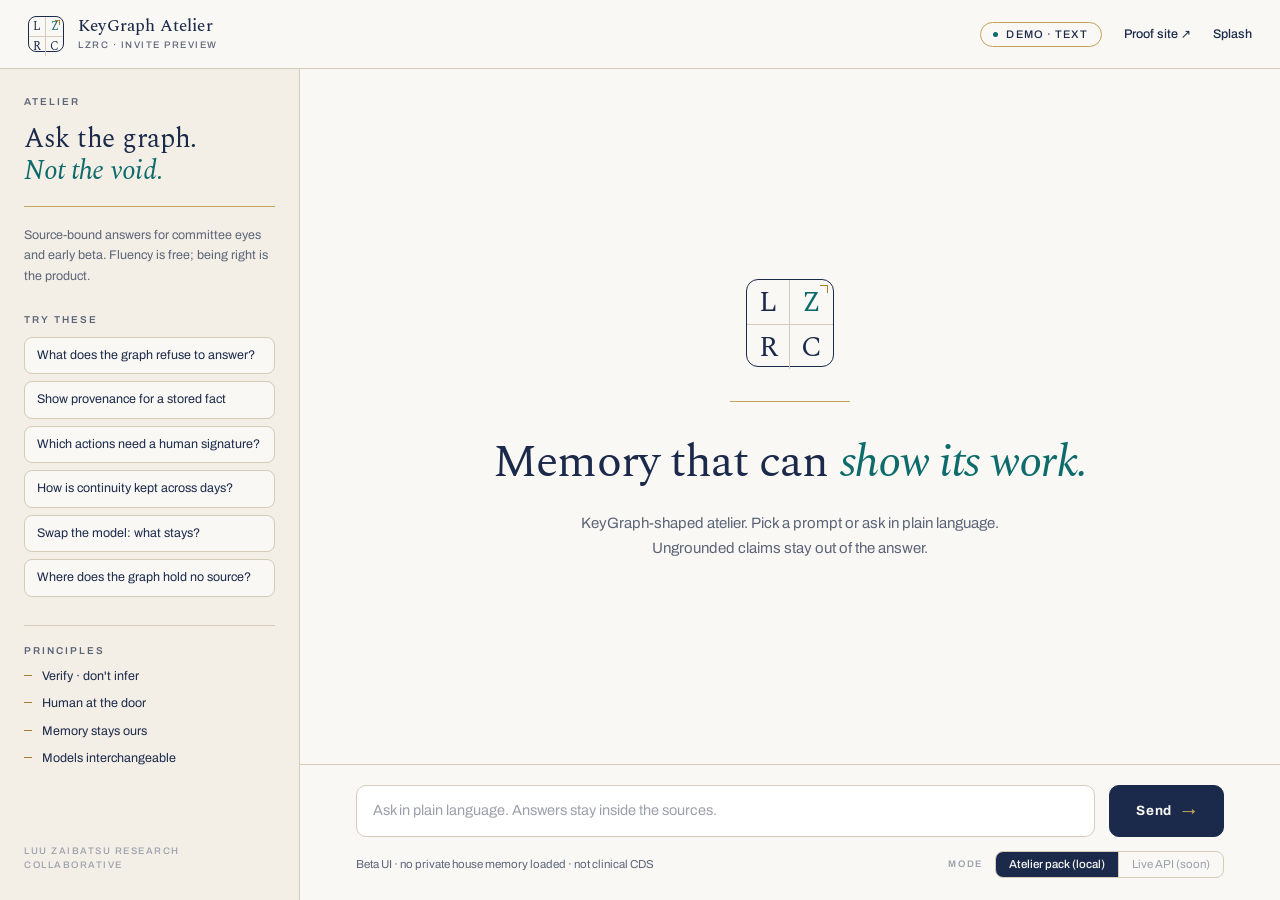
==== commit 0270ca7c: "Remove em dashes from public LZRC copy (Eric feedback) (atelier/index.html)" ====
--- a/atelier/index.html
+++ b/atelier/index.html
@@ -1,6 +1,6 @@
 <!DOCTYPE html>
 <html lang="en"><head>
-<meta name="robots" content="index,follow">
+<meta name="robots" content="noindex,nofollow">
 <style>html,body{background:#FAF8F5}</style>
 <meta charset="utf-8">
 <meta name="viewport" content="width=device-width, initial-scale=1">
@@ -13,7 +13,7 @@
 
 <link rel="icon" href="../monogram.svg" type="image/svg+xml">
 
-<meta name="description" content="Invite atelier — source-bound memory demo for KeyGraph. Verify don't infer. Memory stays ours.">
+<meta name="description" content="Invite atelier: source-bound memory demo for KeyGraph. Verify don't infer. Memory stays ours.">
 <meta name="theme-color" content="#FAF8F5">
 <link rel="preconnect" href="https://fonts.gstatic.com" crossorigin="">
 
@@ -274,14 +274,14 @@
       items: [
         "Anything with no primary source in the graph. It is returned as <em>not established</em> rather than inferred from adjacent text.",
         "High-severity actions. They are drafted in full, then held at the human door for an accountable signature.",
-        "Clinical decision support. Out of scope here — the atelier does not diagnose, prescribe or treat."
+        "Clinical decision support. Out of scope here. The atelier does not diagnose, prescribe or treat."
       ],
       srcs: ["Architecture note · §2 Provenance", "Operating principles · v0.4", "Atelier pack · scope &amp; limits"],
-      withheld: "One further claim withheld — no source in frame." },
+      withheld: "One further claim withheld: no source in frame." },
 
     { q: "Show provenance for a stored fact",
       lead: "Every node carries its origin.",
-      body: ["A stored fact resolves to the document it entered from — title, version, date and position in the text — so the reader can open the source rather than trust the phrasing.",
+      body: ["A stored fact resolves to the document it entered from (title, version, date and position in the text) so the reader can open the source rather than trust the phrasing.",
              "Where a fact appears in two sources that disagree, both are returned with their versions. The atelier does not pick a winner on the reader's behalf."],
       srcs: ["Architecture note · §2 Provenance", "Atelier pack · worked example 03"] },
 
@@ -293,20 +293,20 @@
 
     { q: "How is continuity kept across days?",
       lead: "State lives in the graph, not the session.",
-      body: ["The agent runs alongside the work and writes what it learns back into the graph, so a hand-off on Thursday opens with Monday's context already in place — no re-briefing, no pasted history."],
+      body: ["The agent runs alongside the work and writes what it learns back into the graph, so a hand-off on Thursday opens with Monday's context already in place: no re-briefing, no pasted history."],
       srcs: ["Architecture note · §3 Always-on agent", "Atelier pack · continuity brief"] },
 
-    { q: "Swap the model — what stays?",
+    { q: "Swap the model: what stays?",
       lead: "The record stays. The reasoning is rented.",
       body: ["The graph stays, with its provenance and the operating record. Weights are a component: swapping them changes how an answer is composed, never what the house holds or who signed for it."],
       srcs: ["Architecture note · §5 Models", "Operating principles · v0.4"] },
 
     { q: "Where does the graph hold no source?",
       lead: "The gaps are published, not hidden.",
-      body: ["This pack is loaded with architecture and operating documents only. It holds no patient data, no institutional records and no private house memory — questions in those areas return as not established.",
+      body: ["This pack is loaded with architecture and operating documents only. It holds no patient data, no institutional records and no private house memory. Questions in those areas return as not established.",
              "That is the honest boundary of a demo. A pilot graph is scoped with the institution that owns the sources."],
       srcs: ["Atelier pack · scope &amp; limits"],
-      withheld: "Two areas out of frame in this pack — see scope note." }
+      withheld: "Two areas out of frame in this pack (see scope note)." }
   ];
 
   var stage = document.getElementById('stage'),
@@ -385,7 +385,7 @@
       body: ["No primary source here supports an answer to that. The atelier holds architecture and operating documents only, so rather than compose something plausible it returns the gap.",
              "Rephrasing toward provenance, the human door, continuity or model swapping will land inside the loaded sources."],
       srcs: null,
-      withheld: "Answer withheld — verify, don't infer."
+      withheld: "Answer withheld. Verify, don't infer."
     };
     setTimeout(function () { addBot(answer); }, reduce ? 0 : 260);
   }
@@ -413,4 +413,4 @@
 </script>
 
 
-</body></html>+</body></html>
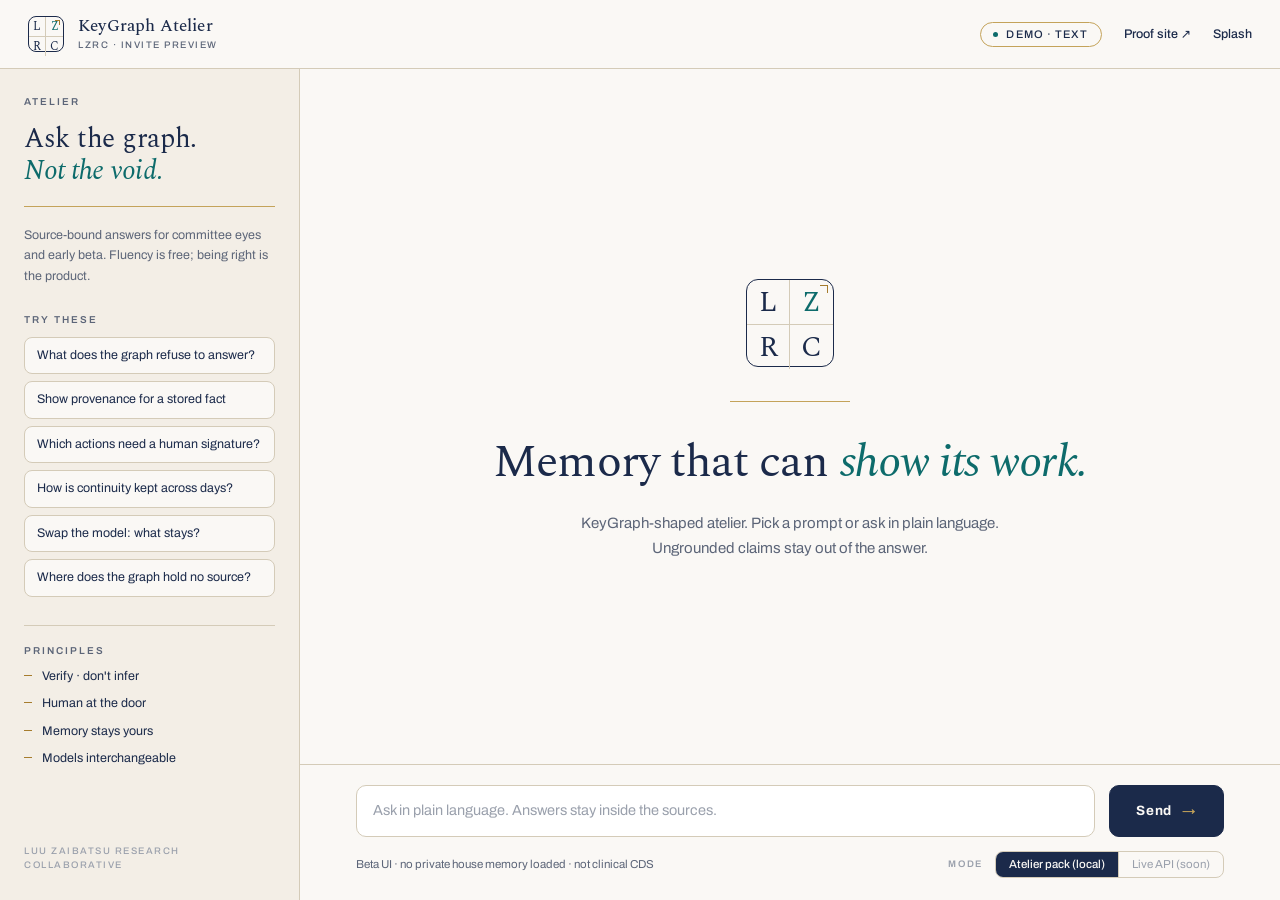
==== commit e8d4f0b5: "Update index.html" ====
--- a/atelier/index.html
+++ b/atelier/index.html
@@ -13,7 +13,7 @@
 
 <link rel="icon" href="../monogram.svg" type="image/svg+xml">
 
-<meta name="description" content="Invite atelier: source-bound memory demo for KeyGraph. Verify don't infer. Memory stays ours.">
+<meta name="description" content="Invite atelier: source-bound memory demo for KeyGraph. Verify don't infer. Memory stays yours.">
 <meta name="theme-color" content="#FAF8F5">
 <link rel="preconnect" href="https://fonts.gstatic.com" crossorigin="">
 
@@ -228,7 +228,7 @@
     <div class="princ">
       <div><s></s><span>Verify · don't infer</span></div>
       <div><s></s><span>Human at the door</span></div>
-      <div><s></s><span>Memory stays ours</span></div>
+      <div><s></s><span>Memory stays yours</span></div>
       <div><s></s><span>Models interchangeable</span></div>
     </div>
 
@@ -413,4 +413,4 @@
 </script>
 
 
-</body></html>
+</body></html>  
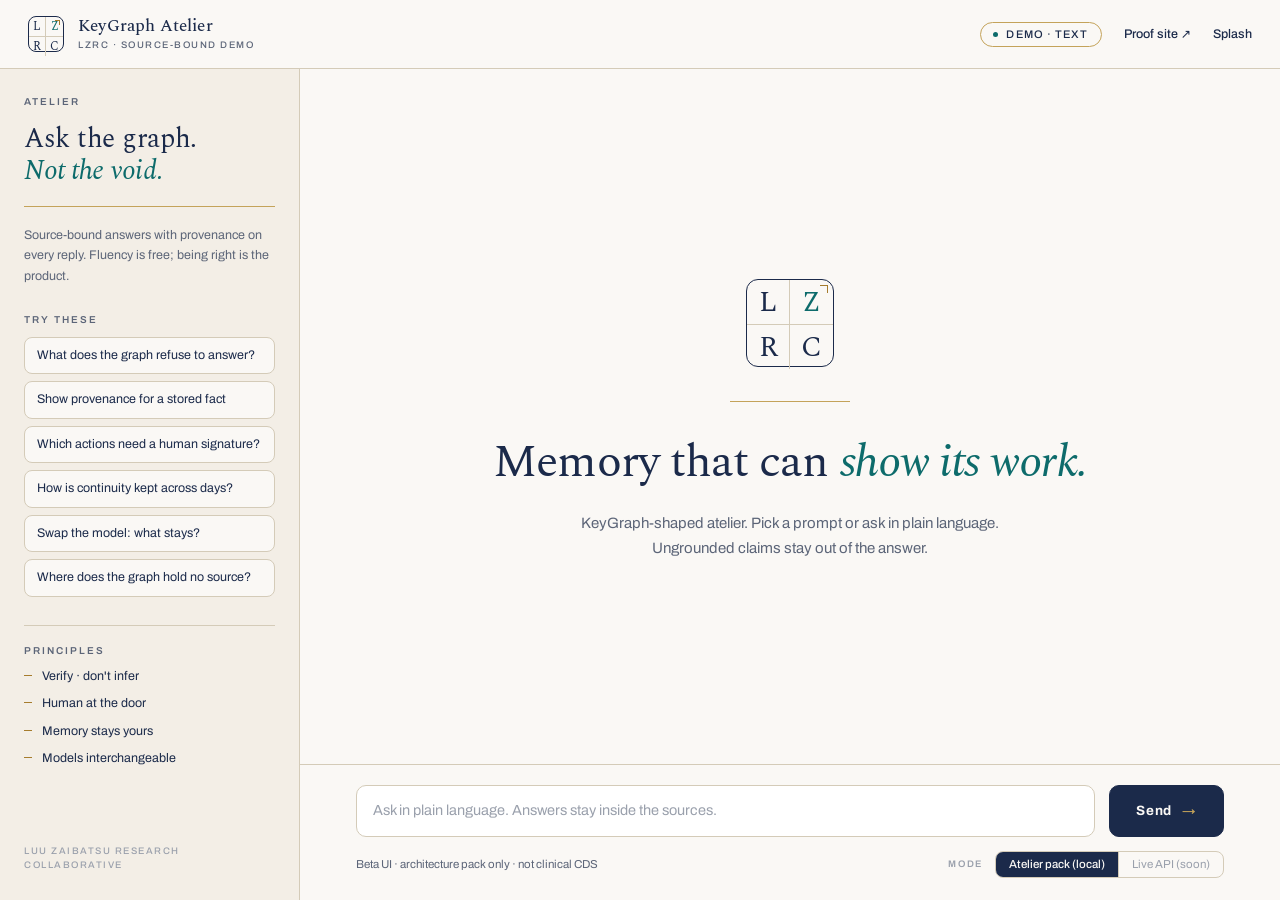
==== commit 44219b15: "Scrub Pathfinder-facing house diary from KeyGraph atelier. Keep visitor CDS boundary. Drop invite-pr" ====
--- a/atelier/index.html
+++ b/atelier/index.html
@@ -13,7 +13,7 @@
 
 <link rel="icon" href="../monogram.svg" type="image/svg+xml">
 
-<meta name="description" content="Invite atelier: source-bound memory demo for KeyGraph. Verify don't infer. Memory stays yours.">
+<meta name="description" content="KeyGraph atelier: source-bound memory demo. Verify, don't infer. Memory stays yours.">
 <meta name="theme-color" content="#FAF8F5">
 <link rel="preconnect" href="https://fonts.gstatic.com" crossorigin="">
 
@@ -203,7 +203,7 @@
     <div class="mono mono-36"><span>L</span><span>Z</span><span>R</span><span>C</span><i></i></div>
     <div>
       <div class="brand-t">KeyGraph Atelier</div>
-      <div class="brand-s">LZRC · invite preview</div>
+      <div class="brand-s">LZRC · source-bound demo</div>
     </div>
   </div>
   <div class="bar-r">
@@ -218,7 +218,7 @@
     <div class="kicker">Atelier</div>
     <p class="lead">Ask the graph.<br><em>Not the void.</em></p>
     <div class="rule-gold"></div>
-    <p class="rail-sub">Source-bound answers for committee eyes and early beta. Fluency is free; being right is the product.</p>
+    <p class="rail-sub">Source-bound answers with provenance on every reply. Fluency is free; being right is the product.</p>
 
     <div class="kicker" style="margin: 28px 0 12px">Try these</div>
     <div class="chips" id="railChips"></div>
@@ -253,7 +253,7 @@
         <button class="send" id="send" type="button"><b>Send</b> <s>→</s></button>
       </div>
       <div class="c-foot">
-        <div class="c-note">Beta UI · no private house memory loaded · not clinical CDS</div>
+        <div class="c-note">Beta UI · architecture pack only · not clinical CDS</div>
         <div class="mode">
           <span>Mode</span>
           <div class="seg">
@@ -298,12 +298,12 @@
 
     { q: "Swap the model: what stays?",
       lead: "The record stays. The reasoning is rented.",
-      body: ["The graph stays, with its provenance and the operating record. Weights are a component: swapping them changes how an answer is composed, never what the house holds or who signed for it."],
+      body: ["The graph stays, with its provenance and the operating record. Weights are a component: swapping them changes how an answer is composed, never what the graph holds or who signed for it."],
       srcs: ["Architecture note · §5 Models", "Operating principles · v0.4"] },
 
     { q: "Where does the graph hold no source?",
       lead: "The gaps are published, not hidden.",
-      body: ["This pack is loaded with architecture and operating documents only. It holds no patient data, no institutional records and no private house memory. Questions in those areas return as not established.",
+      body: ["This pack is loaded with architecture and operating documents only. It holds no patient data and no institutional records. Questions in those areas return as not established.",
              "That is the honest boundary of a demo. A pilot graph is scoped with the institution that owns the sources."],
       srcs: ["Atelier pack · scope &amp; limits"],
       withheld: "Two areas out of frame in this pack (see scope note)." }
@@ -413,4 +413,4 @@
 </script>
 
 
-</body></html>  
+</body></html>
